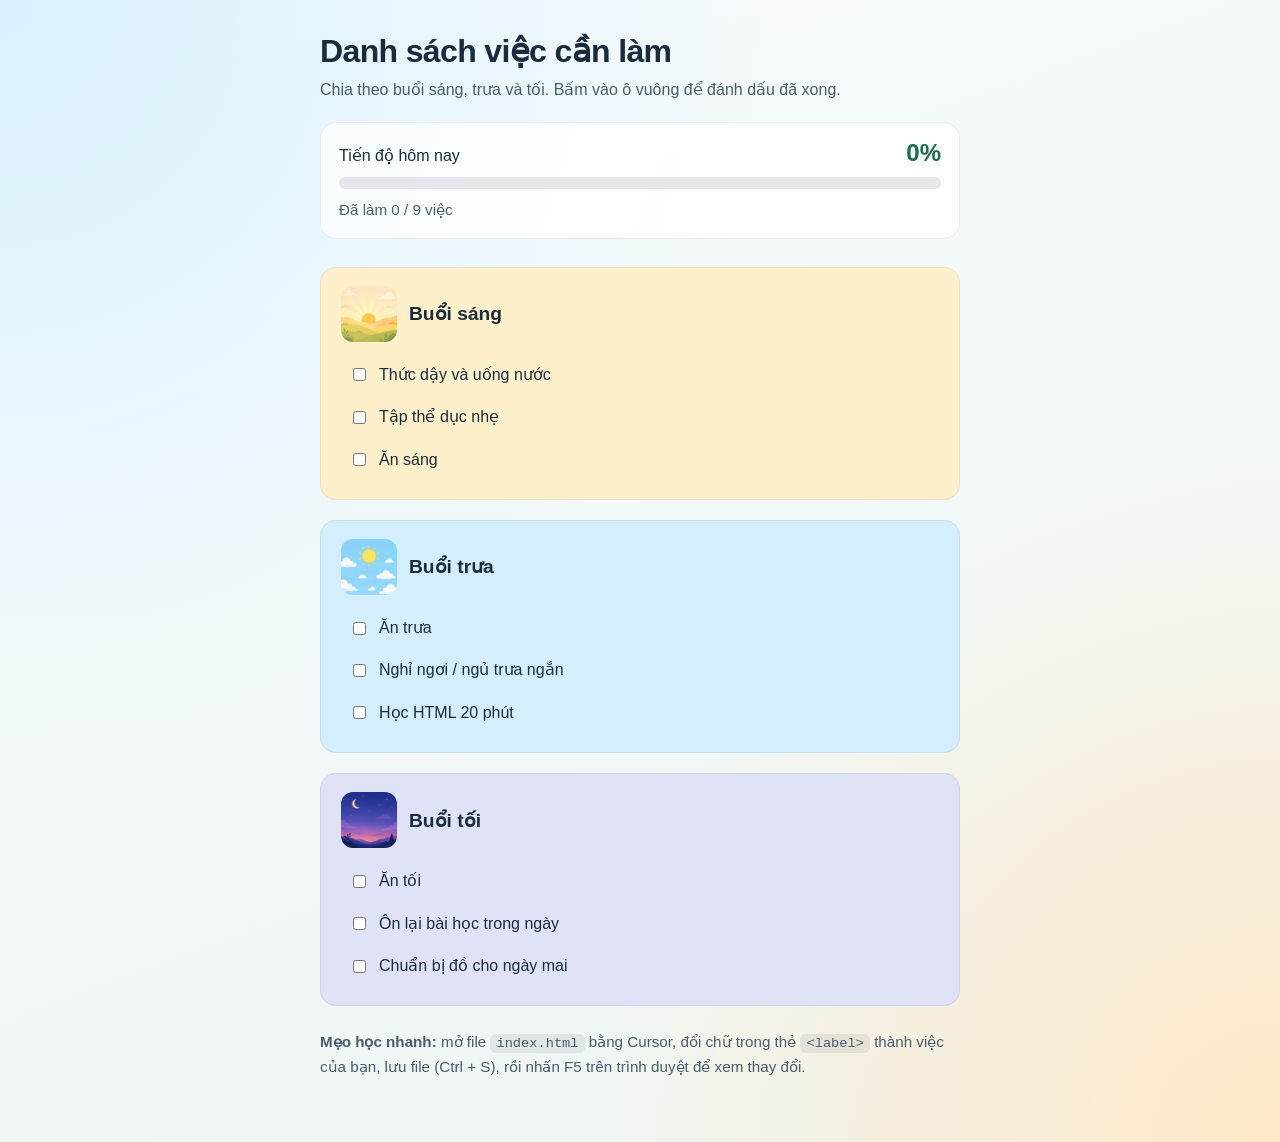
==== index.html @ 247f6f64 "first commit" ====
<!DOCTYPE html>
<html lang="vi">
<head>
  <!-- Phần head: thông tin trang (không hiện trên màn hình) -->
  <meta charset="UTF-8" />
  <meta name="viewport" content="width=device-width, initial-scale=1.0" />
  <title>Danh sách việc cần làm</title>
  <style>
    /* CSS = trang trí giao diện. Bạn sẽ học kỹ hơn sau. */
    * {
      box-sizing: border-box;
    }

    body {
      margin: 0;
      min-height: 100vh;
      font-family: "Segoe UI", Tahoma, sans-serif;
      color: #1a2b3c;
      background:
        radial-gradient(circle at top left, #d9f2ff 0%, transparent 45%),
        radial-gradient(circle at bottom right, #ffe8c8 0%, transparent 40%),
        linear-gradient(160deg, #f7fbff, #eef5f0);
      padding: 32px 16px 48px;
    }

    main {
      max-width: 640px;
      margin: 0 auto;
    }

    h1 {
      margin: 0 0 8px;
      font-size: 2rem;
      letter-spacing: -0.02em;
    }

    .subtitle {
      margin: 0 0 20px;
      color: #4a5d6e;
      line-height: 1.5;
    }

    /* Khối hiển thị phần trăm hoàn thành */
    .progress-box {
      margin: 0 0 28px;
      padding: 16px 18px;
      background: rgba(255, 255, 255, 0.78);
      border: 1px solid rgba(26, 43, 60, 0.08);
      border-radius: 16px;
    }

    .progress-text {
      display: flex;
      justify-content: space-between;
      align-items: baseline;
      margin-bottom: 10px;
      gap: 12px;
    }

    .progress-text strong {
      font-size: 1.5rem;
      color: #1a6b4a;
    }

    .progress-bar {
      height: 12px;
      background: rgba(26, 43, 60, 0.1);
      border-radius: 999px;
      overflow: hidden;
    }

    .progress-fill {
      height: 100%;
      width: 0%;
      background: linear-gradient(90deg, #3cb371, #1a6b4a);
      border-radius: 999px;
      transition: width 0.25s ease;
    }

    section {
      margin-bottom: 20px;
      padding: 18px 20px;
      border: 1px solid rgba(26, 43, 60, 0.08);
      border-radius: 16px;
    }

    /* Mỗi buổi một màu nền riêng */
    .buoi-sang {
      background: #fff0cc;
    }

    .buoi-trua {
      background: #d4eefe;
    }

    .buoi-toi {
      background: #dfe3f5;
    }

    h2 {
      margin: 0;
      font-size: 1.2rem;
    }

    /* Tiêu đề + hình minh họa cạnh nhau */
    .tieu-de-buoi {
      display: flex;
      align-items: center;
      gap: 12px;
      margin-bottom: 12px;
    }

    .tieu-de-buoi img {
      width: 56px;
      height: 56px;
      object-fit: cover;
      border-radius: 12px;
      flex-shrink: 0;
    }

    ul {
      list-style: none;
      margin: 0;
      padding: 0;
    }

    li {
      display: flex;
      align-items: center;
      gap: 10px;
      padding: 10px 12px;
      margin: 0 -4px;
      border-radius: 10px;
      transition: background 0.2s ease;
    }

    label {
      cursor: pointer;
      line-height: 1.4;
    }

    /* Khi tick: cả dòng tô xám */
    li:has(input[type="checkbox"]:checked) {
      background: #d5d9de;
    }

    input[type="checkbox"]:checked + label {
      color: #6a7580;
    }

    .tip {
      margin-top: 24px;
      font-size: 0.95rem;
      color: #4a5d6e;
      line-height: 1.6;
    }

    code {
      background: rgba(26, 43, 60, 0.08);
      padding: 2px 6px;
      border-radius: 6px;
      font-size: 0.9em;
    }
  </style>
</head>
<body>
  <!-- Phần body: nội dung bạn nhìn thấy trên trình duyệt -->
  <main>
    <h1>Danh sách việc cần làm</h1>
    <p class="subtitle">Chia theo buổi sáng, trưa và tối. Bấm vào ô vuông để đánh dấu đã xong.</p>

    <!-- Ô phần trăm: JavaScript bên dưới sẽ cập nhật số này -->
    <div class="progress-box">
      <div class="progress-text">
        <span>Tiến độ hôm nay</span>
        <strong id="phan-tram">0%</strong>
      </div>
      <div class="progress-bar" aria-hidden="true">
        <div class="progress-fill" id="thanh-tien-do"></div>
      </div>
      <p class="subtitle" style="margin: 10px 0 0; font-size: 0.95rem;" id="chi-tiet">
        Đã làm 0 / 9 việc
      </p>
    </div>

    <!-- section = một khối nội dung. Mỗi buổi là một section -->
    <section class="buoi-sang">
      <div class="tieu-de-buoi">
        <!-- img = gắn hình. src = đường dẫn file ảnh -->
        <img src="assets/sang.png" alt="Minh họa buổi sáng" />
        <h2>Buổi sáng</h2>
      </div>
      <!-- ul = danh sách không đánh số. li = từng việc -->
      <ul>
        <li>
          <input type="checkbox" id="sang-1" />
          <label for="sang-1">Thức dậy và uống nước</label>
        </li>
        <li>
          <input type="checkbox" id="sang-2" />
          <label for="sang-2">Tập thể dục nhẹ</label>
        </li>
        <li>
          <input type="checkbox" id="sang-3" />
          <label for="sang-3">Ăn sáng</label>
        </li>
      </ul>
    </section>

    <section class="buoi-trua">
      <div class="tieu-de-buoi">
        <img src="assets/trua.png" alt="Minh họa buổi trưa" />
        <h2>Buổi trưa</h2>
      </div>
      <ul>
        <li>
          <input type="checkbox" id="trua-1" />
          <label for="trua-1">Ăn trưa</label>
        </li>
        <li>
          <input type="checkbox" id="trua-2" />
          <label for="trua-2">Nghỉ ngơi / ngủ trưa ngắn</label>
        </li>
        <li>
          <input type="checkbox" id="trua-3" />
          <label for="trua-3">Học HTML 20 phút</label>
        </li>
      </ul>
    </section>

    <section class="buoi-toi">
      <div class="tieu-de-buoi">
        <img src="assets/toi.png" alt="Minh họa buổi tối" />
        <h2>Buổi tối</h2>
      </div>
      <ul>
        <li>
          <input type="checkbox" id="toi-1" />
          <label for="toi-1">Ăn tối</label>
        </li>
        <li>
          <input type="checkbox" id="toi-2" />
          <label for="toi-2">Ôn lại bài học trong ngày</label>
        </li>
        <li>
          <input type="checkbox" id="toi-3" />
          <label for="toi-3">Chuẩn bị đồ cho ngày mai</label>
        </li>
      </ul>
    </section>

    <p class="tip">
      <strong>Mẹo học nhanh:</strong> mở file <code>index.html</code> bằng Cursor,
      đổi chữ trong thẻ <code>&lt;label&gt;</code> thành việc của bạn,
      lưu file (Ctrl + S), rồi nhấn F5 trên trình duyệt để xem thay đổi.
    </p>
  </main>

  <!--
    JavaScript = làm trang "sống": tính phần trăm khi bạn tick việc.
    Công thức: (số việc đã tick / tổng số việc) × 100
  -->
  <script>
    function capNhatPhanTram() {
      // Lấy tất cả ô checkbox trong trang
      const tatCaViec = document.querySelectorAll('input[type="checkbox"]');
      const tongSo = tatCaViec.length;

      // Đếm việc đã tick (checked = true)
      let daLam = 0;
      tatCaViec.forEach(function (o) {
        if (o.checked) {
          daLam = daLam + 1;
        }
      });

      // Tính phần trăm (làm tròn số nguyên)
      const phanTram = tongSo === 0 ? 0 : Math.round((daLam / tongSo) * 100);

      // Hiển thị lên màn hình
      document.getElementById("phan-tram").textContent = phanTram + "%";
      document.getElementById("thanh-tien-do").style.width = phanTram + "%";
      document.getElementById("chi-tiet").textContent =
        "Đã làm " + daLam + " / " + tongSo + " việc";
    }

    // Mỗi khi tick / bỏ tick một việc → cập nhật lại phần trăm
    document.querySelectorAll('input[type="checkbox"]').forEach(function (o) {
      o.addEventListener("change", capNhatPhanTram);
    });

    // Chạy 1 lần khi mở trang
    capNhatPhanTram();
  </script>
</body>
</html>
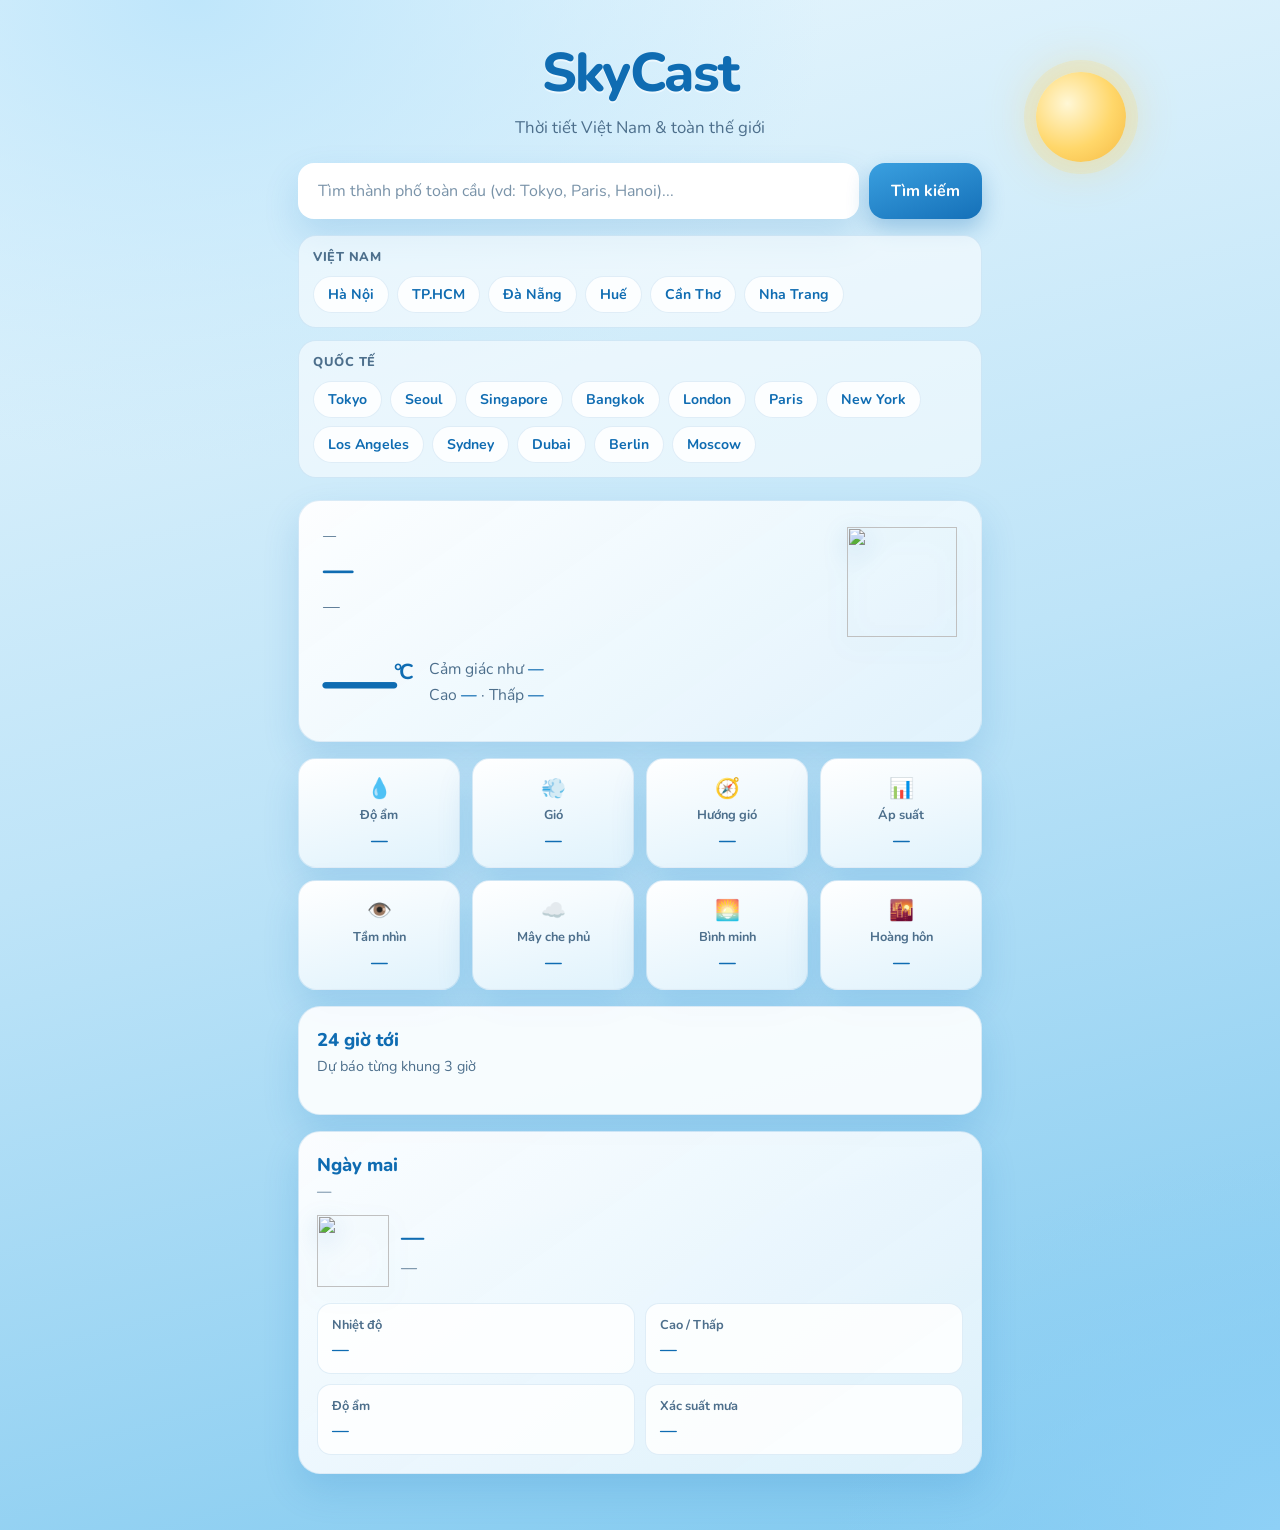
==== commit 296b588a: "Add SkyCast weather app with OpenWeatherMap and dynamic themes." ====
--- a/index.html
+++ b/index.html
@@ -1,296 +1,190 @@
 <!DOCTYPE html>
 <html lang="vi">
 <head>
-  <!-- Phần head: thông tin trang (không hiện trên màn hình) -->
   <meta charset="UTF-8" />
   <meta name="viewport" content="width=device-width, initial-scale=1.0" />
-  <title>Danh sách việc cần làm</title>
-  <style>
-    /* CSS = trang trí giao diện. Bạn sẽ học kỹ hơn sau. */
-    * {
-      box-sizing: border-box;
-    }
+  <title>SkyCast — Thời tiết</title>
+  <link rel="preconnect" href="https://fonts.googleapis.com" />
+  <link rel="preconnect" href="https://fonts.gstatic.com" crossorigin />
+  <link href="https://fonts.googleapis.com/css2?family=Nunito:wght@400;600;700;800&display=swap" rel="stylesheet" />
+  <link rel="stylesheet" href="style.css" />
+</head>
+<body class="theme-clear">
+  <div class="sky" aria-hidden="true">
+    <span class="orb sun"></span>
+    <span class="orb moon"></span>
+    <span class="cloud cloud-1"></span>
+    <span class="cloud cloud-2"></span>
+    <span class="cloud cloud-3"></span>
+    <span class="cloud cloud-4"></span>
+    <div class="rain" id="rain"></div>
+    <div class="snow" id="snow"></div>
+  </div>
 
-    body {
-      margin: 0;
-      min-height: 100vh;
-      font-family: "Segoe UI", Tahoma, sans-serif;
-      color: #1a2b3c;
-      background:
-        radial-gradient(circle at top left, #d9f2ff 0%, transparent 45%),
-        radial-gradient(circle at bottom right, #ffe8c8 0%, transparent 40%),
-        linear-gradient(160deg, #f7fbff, #eef5f0);
-      padding: 32px 16px 48px;
-    }
+  <main class="app">
+    <header class="header">
+      <h1 class="brand">SkyCast</h1>
+      <p class="tagline">Thời tiết Việt Nam &amp; toàn thế giới</p>
+    </header>
 
-    main {
-      max-width: 640px;
-      margin: 0 auto;
-    }
+    <form class="search" id="search-form">
+      <input
+        type="text"
+        id="city-input"
+        placeholder="Tìm thành phố toàn cầu (vd: Tokyo, Paris, Hanoi)..."
+        autocomplete="off"
+        required
+      />
+      <button type="submit" id="search-btn">Tìm kiếm</button>
+    </form>
 
-    h1 {
-      margin: 0 0 8px;
-      font-size: 2rem;
-      letter-spacing: -0.02em;
-    }
-
-    .subtitle {
-      margin: 0 0 20px;
-      color: #4a5d6e;
-      line-height: 1.5;
-    }
-
-    /* Khối hiển thị phần trăm hoàn thành */
-    .progress-box {
-      margin: 0 0 28px;
-      padding: 16px 18px;
-      background: rgba(255, 255, 255, 0.78);
-      border: 1px solid rgba(26, 43, 60, 0.08);
-      border-radius: 16px;
-    }
-
-    .progress-text {
-      display: flex;
-      justify-content: space-between;
-      align-items: baseline;
-      margin-bottom: 10px;
-      gap: 12px;
-    }
-
-    .progress-text strong {
-      font-size: 1.5rem;
-      color: #1a6b4a;
-    }
-
-    .progress-bar {
-      height: 12px;
-      background: rgba(26, 43, 60, 0.1);
-      border-radius: 999px;
-      overflow: hidden;
-    }
-
-    .progress-fill {
-      height: 100%;
-      width: 0%;
-      background: linear-gradient(90deg, #3cb371, #1a6b4a);
-      border-radius: 999px;
-      transition: width 0.25s ease;
-    }
-
-    section {
-      margin-bottom: 20px;
-      padding: 18px 20px;
-      border: 1px solid rgba(26, 43, 60, 0.08);
-      border-radius: 16px;
-    }
-
-    /* Mỗi buổi một màu nền riêng */
-    .buoi-sang {
-      background: #fff0cc;
-    }
-
-    .buoi-trua {
-      background: #d4eefe;
-    }
-
-    .buoi-toi {
-      background: #dfe3f5;
-    }
-
-    h2 {
-      margin: 0;
-      font-size: 1.2rem;
-    }
-
-    /* Tiêu đề + hình minh họa cạnh nhau */
-    .tieu-de-buoi {
-      display: flex;
-      align-items: center;
-      gap: 12px;
-      margin-bottom: 12px;
-    }
-
-    .tieu-de-buoi img {
-      width: 56px;
-      height: 56px;
-      object-fit: cover;
-      border-radius: 12px;
-      flex-shrink: 0;
-    }
-
-    ul {
-      list-style: none;
-      margin: 0;
-      padding: 0;
-    }
-
-    li {
-      display: flex;
-      align-items: center;
-      gap: 10px;
-      padding: 10px 12px;
-      margin: 0 -4px;
-      border-radius: 10px;
-      transition: background 0.2s ease;
-    }
-
-    label {
-      cursor: pointer;
-      line-height: 1.4;
-    }
-
-    /* Khi tick: cả dòng tô xám */
-    li:has(input[type="checkbox"]:checked) {
-      background: #d5d9de;
-    }
-
-    input[type="checkbox"]:checked + label {
-      color: #6a7580;
-    }
-
-    .tip {
-      margin-top: 24px;
-      font-size: 0.95rem;
-      color: #4a5d6e;
-      line-height: 1.6;
-    }
-
-    code {
-      background: rgba(26, 43, 60, 0.08);
-      padding: 2px 6px;
-      border-radius: 6px;
-      font-size: 0.9em;
-    }
-  </style>
-</head>
-<body>
-  <!-- Phần body: nội dung bạn nhìn thấy trên trình duyệt -->
-  <main>
-    <h1>Danh sách việc cần làm</h1>
-    <p class="subtitle">Chia theo buổi sáng, trưa và tối. Bấm vào ô vuông để đánh dấu đã xong.</p>
-
-    <!-- Ô phần trăm: JavaScript bên dưới sẽ cập nhật số này -->
-    <div class="progress-box">
-      <div class="progress-text">
-        <span>Tiến độ hôm nay</span>
-        <strong id="phan-tram">0%</strong>
+    <div class="city-groups">
+      <div class="city-group">
+        <p class="city-group-label">Việt Nam</p>
+        <div class="quick-cities" id="quick-cities-vn">
+          <button type="button" data-city="Hanoi">Hà Nội</button>
+          <button type="button" data-city="Ho Chi Minh">TP.HCM</button>
+          <button type="button" data-city="Da Nang">Đà Nẵng</button>
+          <button type="button" data-city="Hue">Huế</button>
+          <button type="button" data-city="Can Tho">Cần Thơ</button>
+          <button type="button" data-city="Nha Trang">Nha Trang</button>
+        </div>
       </div>
-      <div class="progress-bar" aria-hidden="true">
-        <div class="progress-fill" id="thanh-tien-do"></div>
+      <div class="city-group">
+        <p class="city-group-label">Quốc tế</p>
+        <div class="quick-cities" id="quick-cities-world">
+          <button type="button" data-city="Tokyo">Tokyo</button>
+          <button type="button" data-city="Seoul">Seoul</button>
+          <button type="button" data-city="Singapore">Singapore</button>
+          <button type="button" data-city="Bangkok">Bangkok</button>
+          <button type="button" data-city="London">London</button>
+          <button type="button" data-city="Paris">Paris</button>
+          <button type="button" data-city="New York">New York</button>
+          <button type="button" data-city="Los Angeles">Los Angeles</button>
+          <button type="button" data-city="Sydney">Sydney</button>
+          <button type="button" data-city="Dubai">Dubai</button>
+          <button type="button" data-city="Berlin">Berlin</button>
+          <button type="button" data-city="Moscow">Moscow</button>
+        </div>
       </div>
-      <p class="subtitle" style="margin: 10px 0 0; font-size: 0.95rem;" id="chi-tiet">
-        Đã làm 0 / 9 việc
-      </p>
     </div>
 
-    <!-- section = một khối nội dung. Mỗi buổi là một section -->
-    <section class="buoi-sang">
-      <div class="tieu-de-buoi">
-        <!-- img = gắn hình. src = đường dẫn file ảnh -->
-        <img src="assets/sang.png" alt="Minh họa buổi sáng" />
-        <h2>Buổi sáng</h2>
-      </div>
-      <!-- ul = danh sách không đánh số. li = từng việc -->
-      <ul>
-        <li>
-          <input type="checkbox" id="sang-1" />
-          <label for="sang-1">Thức dậy và uống nước</label>
-        </li>
-        <li>
-          <input type="checkbox" id="sang-2" />
-          <label for="sang-2">Tập thể dục nhẹ</label>
-        </li>
-        <li>
-          <input type="checkbox" id="sang-3" />
-          <label for="sang-3">Ăn sáng</label>
-        </li>
-      </ul>
-    </section>
+    <div class="status" id="status" hidden></div>
 
-    <section class="buoi-trua">
-      <div class="tieu-de-buoi">
-        <img src="assets/trua.png" alt="Minh họa buổi trưa" />
-        <h2>Buổi trưa</h2>
-      </div>
-      <ul>
-        <li>
-          <input type="checkbox" id="trua-1" />
-          <label for="trua-1">Ăn trưa</label>
-        </li>
-        <li>
-          <input type="checkbox" id="trua-2" />
-          <label for="trua-2">Nghỉ ngơi / ngủ trưa ngắn</label>
-        </li>
-        <li>
-          <input type="checkbox" id="trua-3" />
-          <label for="trua-3">Học HTML 20 phút</label>
-        </li>
-      </ul>
-    </section>
+    <div id="weather-panel" class="weather-panel" hidden>
+      <!-- Hero thời tiết hiện tại -->
+      <section class="hero-card" id="weather-card">
+        <div class="hero-top">
+          <div>
+            <p class="updated" id="updated-at">—</p>
+            <h2 id="city-name">—</h2>
+            <p class="weather-desc" id="weather-desc">—</p>
+          </div>
+          <img id="weather-icon" src="" alt="" width="110" height="110" />
+        </div>
 
-    <section class="buoi-toi">
-      <div class="tieu-de-buoi">
-        <img src="assets/toi.png" alt="Minh họa buổi tối" />
-        <h2>Buổi tối</h2>
-      </div>
-      <ul>
-        <li>
-          <input type="checkbox" id="toi-1" />
-          <label for="toi-1">Ăn tối</label>
-        </li>
-        <li>
-          <input type="checkbox" id="toi-2" />
-          <label for="toi-2">Ôn lại bài học trong ngày</label>
-        </li>
-        <li>
-          <input type="checkbox" id="toi-3" />
-          <label for="toi-3">Chuẩn bị đồ cho ngày mai</label>
-        </li>
-      </ul>
-    </section>
+        <div class="temp-block">
+          <p class="temp"><span id="temperature">—</span><sup>°C</sup></p>
+          <div class="temp-meta">
+            <p>Cảm giác như <strong id="feels-like">—</strong></p>
+            <p>
+              Cao <strong id="temp-max">—</strong>
+              · Thấp <strong id="temp-min">—</strong>
+            </p>
+          </div>
+        </div>
+      </section>
 
-    <p class="tip">
-      <strong>Mẹo học nhanh:</strong> mở file <code>index.html</code> bằng Cursor,
-      đổi chữ trong thẻ <code>&lt;label&gt;</code> thành việc của bạn,
-      lưu file (Ctrl + S), rồi nhấn F5 trên trình duyệt để xem thay đổi.
-    </p>
+      <!-- Lưới thông tin chi tiết -->
+      <section class="stats-grid" aria-label="Chi tiết thời tiết">
+        <article class="stat">
+          <span class="stat-icon">💧</span>
+          <span class="stat-label">Độ ẩm</span>
+          <span class="stat-value" id="humidity">—</span>
+        </article>
+        <article class="stat">
+          <span class="stat-icon">💨</span>
+          <span class="stat-label">Gió</span>
+          <span class="stat-value" id="wind">—</span>
+        </article>
+        <article class="stat">
+          <span class="stat-icon">🧭</span>
+          <span class="stat-label">Hướng gió</span>
+          <span class="stat-value" id="wind-dir">—</span>
+        </article>
+        <article class="stat">
+          <span class="stat-icon">📊</span>
+          <span class="stat-label">Áp suất</span>
+          <span class="stat-value" id="pressure">—</span>
+        </article>
+        <article class="stat">
+          <span class="stat-icon">👁️</span>
+          <span class="stat-label">Tầm nhìn</span>
+          <span class="stat-value" id="visibility">—</span>
+        </article>
+        <article class="stat">
+          <span class="stat-icon">☁️</span>
+          <span class="stat-label">Mây che phủ</span>
+          <span class="stat-value" id="clouds">—</span>
+        </article>
+        <article class="stat">
+          <span class="stat-icon">🌅</span>
+          <span class="stat-label">Bình minh</span>
+          <span class="stat-value" id="sunrise">—</span>
+        </article>
+        <article class="stat">
+          <span class="stat-icon">🌇</span>
+          <span class="stat-label">Hoàng hôn</span>
+          <span class="stat-value" id="sunset">—</span>
+        </article>
+      </section>
+
+      <!-- Dự báo theo giờ -->
+      <section class="section-card">
+        <div class="section-head">
+          <h3>24 giờ tới</h3>
+          <p>Dự báo từng khung 3 giờ</p>
+        </div>
+        <div class="hourly" id="hourly"></div>
+      </section>
+
+      <!-- Dự báo ngày mai -->
+      <section class="section-card tomorrow-card">
+        <div class="section-head">
+          <h3>Ngày mai</h3>
+          <p id="tomorrow-date">—</p>
+        </div>
+        <div class="tomorrow-body">
+          <div class="tomorrow-main">
+            <img id="tomorrow-icon" src="" alt="" width="72" height="72" />
+            <div>
+              <p class="tomorrow-label" id="tomorrow">—</p>
+              <p class="tomorrow-desc" id="tomorrow-desc">—</p>
+            </div>
+          </div>
+          <div class="tomorrow-stats">
+            <div>
+              <span>Nhiệt độ</span>
+              <strong id="tomorrow-temp">—</strong>
+            </div>
+            <div>
+              <span>Cao / Thấp</span>
+              <strong id="tomorrow-range">—</strong>
+            </div>
+            <div>
+              <span>Độ ẩm</span>
+              <strong id="tomorrow-humidity">—</strong>
+            </div>
+            <div>
+              <span>Xác suất mưa</span>
+              <strong id="tomorrow-pop">—</strong>
+            </div>
+          </div>
+        </div>
+      </section>
+    </div>
   </main>
 
-  <!--
-    JavaScript = làm trang "sống": tính phần trăm khi bạn tick việc.
-    Công thức: (số việc đã tick / tổng số việc) × 100
-  -->
-  <script>
-    function capNhatPhanTram() {
-      // Lấy tất cả ô checkbox trong trang
-      const tatCaViec = document.querySelectorAll('input[type="checkbox"]');
-      const tongSo = tatCaViec.length;
-
-      // Đếm việc đã tick (checked = true)
-      let daLam = 0;
-      tatCaViec.forEach(function (o) {
-        if (o.checked) {
-          daLam = daLam + 1;
-        }
-      });
-
-      // Tính phần trăm (làm tròn số nguyên)
-      const phanTram = tongSo === 0 ? 0 : Math.round((daLam / tongSo) * 100);
-
-      // Hiển thị lên màn hình
-      document.getElementById("phan-tram").textContent = phanTram + "%";
-      document.getElementById("thanh-tien-do").style.width = phanTram + "%";
-      document.getElementById("chi-tiet").textContent =
-        "Đã làm " + daLam + " / " + tongSo + " việc";
-    }
-
-    // Mỗi khi tick / bỏ tick một việc → cập nhật lại phần trăm
-    document.querySelectorAll('input[type="checkbox"]').forEach(function (o) {
-      o.addEventListener("change", capNhatPhanTram);
-    });
-
-    // Chạy 1 lần khi mở trang
-    capNhatPhanTram();
-  </script>
+  <script src="script.js"></script>
 </body>
 </html>
--- a/style.css
+++ b/style.css
@@ -0,0 +1,986 @@
+:root {
+  --sky-deep: #1570b8;
+  --sky: #3b9ddd;
+  --sky-soft: #7ec2ef;
+  --sky-pale: #e3f3fc;
+  --sky-mist: #f2f9fd;
+  --white: #ffffff;
+  --surface: #ffffff;
+  --btn-text: #ffffff;
+  --ink: #143552;
+  --ink-soft: #4d6f8c;
+  --line: rgba(21, 112, 184, 0.12);
+  --shadow: 0 16px 36px rgba(21, 112, 184, 0.16);
+  --card-bg: rgba(255, 255, 255, 0.9);
+  --hero-bg: linear-gradient(145deg, rgba(255, 255, 255, 0.95) 0%, rgba(227, 243, 252, 0.92) 100%);
+  --chip-bg: rgba(255, 255, 255, 0.85);
+  --group-bg: rgba(255, 255, 255, 0.55);
+  --bg-glow-1: #c9e8fa;
+  --bg-glow-2: #9fd4f5;
+  --bg-base: linear-gradient(165deg, #eef8fd 0%, #cce6f7 48%, #a9d5f1 100%);
+  --cloud-color: rgba(255, 255, 255, 0.58);
+  --radius: 22px;
+  --orb-opacity: 1;
+  --rain-opacity: 0;
+  --snow-opacity: 0;
+  --moon-opacity: 0;
+  --sun-opacity: 1;
+}
+
+/* --- Chủ đề theo thời tiết --- */
+body.theme-clear {
+  --sky-deep: #0f6cb2;
+  --sky: #3aa0e0;
+  --sky-soft: #7ec8f5;
+  --sky-pale: #dff2fc;
+  --ink: #143552;
+  --ink-soft: #4d6f8c;
+  --bg-glow-1: #bfe6fb;
+  --bg-glow-2: #8ed0f6;
+  --bg-base: linear-gradient(165deg, #eaf7fd 0%, #bee4f8 48%, #7ec8ef 100%);
+  --sun-opacity: 1;
+  --moon-opacity: 0;
+  --rain-opacity: 0;
+  --snow-opacity: 0;
+  --cloud-color: rgba(255, 255, 255, 0.45);
+}
+
+body.theme-clouds {
+  --sky-deep: #3d627f;
+  --sky: #6b8fa8;
+  --sky-soft: #9bb4c6;
+  --sky-pale: #e8eef2;
+  --ink: #243847;
+  --ink-soft: #5a7386;
+  --bg-glow-1: #d5dee5;
+  --bg-glow-2: #b7c8d4;
+  --bg-base: linear-gradient(165deg, #eef2f5 0%, #d0dbe4 48%, #a8bbc9 100%);
+  --hero-bg: linear-gradient(145deg, rgba(255, 255, 255, 0.92), rgba(232, 238, 242, 0.9));
+  --sun-opacity: 0.25;
+  --moon-opacity: 0;
+  --rain-opacity: 0;
+  --snow-opacity: 0;
+  --cloud-color: rgba(255, 255, 255, 0.72);
+}
+
+body.theme-rain {
+  --sky-deep: #1a4f78;
+  --sky: #3a7aa8;
+  --sky-soft: #6a9cbc;
+  --sky-pale: #d7e6f0;
+  --ink: #163247;
+  --ink-soft: #4a6780;
+  --bg-glow-1: #9eb8c9;
+  --bg-glow-2: #6f93ad;
+  --bg-base: linear-gradient(165deg, #d8e6ef 0%, #9eb9cd 48%, #5f849e 100%);
+  --hero-bg: linear-gradient(145deg, rgba(240, 247, 252, 0.92), rgba(205, 224, 236, 0.9));
+  --shadow: 0 16px 36px rgba(26, 79, 120, 0.22);
+  --sun-opacity: 0;
+  --moon-opacity: 0;
+  --rain-opacity: 1;
+  --snow-opacity: 0;
+  --cloud-color: rgba(210, 220, 230, 0.7);
+}
+
+body.theme-thunder {
+  --sky-deep: #8eb8e0;
+  --sky: #5a8fc0;
+  --sky-soft: #6d89a8;
+  --sky-pale: #243a56;
+  --surface: #1a2d45;
+  --ink: #e8f0f7;
+  --ink-soft: #b7c7d6;
+  --card-bg: rgba(24, 42, 64, 0.78);
+  --hero-bg: linear-gradient(145deg, rgba(30, 52, 78, 0.9), rgba(20, 36, 56, 0.88));
+  --chip-bg: rgba(30, 48, 70, 0.9);
+  --group-bg: rgba(20, 36, 56, 0.55);
+  --bg-glow-1: #2a4668;
+  --bg-glow-2: #1a304c;
+  --bg-base: linear-gradient(165deg, #243a56 0%, #162538 48%, #0e1826 100%);
+  --line: rgba(180, 210, 235, 0.14);
+  --shadow: 0 16px 36px rgba(0, 0, 0, 0.35);
+  --sun-opacity: 0;
+  --moon-opacity: 0;
+  --rain-opacity: 1;
+  --snow-opacity: 0;
+  --cloud-color: rgba(120, 140, 160, 0.55);
+}
+
+body.theme-snow {
+  --sky-deep: #3a6d99;
+  --sky: #6ea0c8;
+  --sky-soft: #a8c8e0;
+  --sky-pale: #f4f9fc;
+  --ink: #2a455c;
+  --ink-soft: #5d7c94;
+  --bg-glow-1: #eef6fb;
+  --bg-glow-2: #d4e7f4;
+  --bg-base: linear-gradient(165deg, #f8fcff 0%, #e3f0f8 48%, #c5daf0 100%);
+  --hero-bg: linear-gradient(145deg, rgba(255, 255, 255, 0.95), rgba(235, 245, 252, 0.92));
+  --sun-opacity: 0.35;
+  --moon-opacity: 0;
+  --rain-opacity: 0;
+  --snow-opacity: 1;
+  --cloud-color: rgba(255, 255, 255, 0.8);
+}
+
+body.theme-mist {
+  --sky-deep: #5a7388;
+  --sky: #7f96a8;
+  --sky-soft: #a8b8c4;
+  --sky-pale: #eceff2;
+  --ink: #334553;
+  --ink-soft: #667989;
+  --bg-glow-1: #dfe4e8;
+  --bg-glow-2: #c5ced5;
+  --bg-base: linear-gradient(165deg, #f0f2f4 0%, #d5dde3 48%, #b4c0c9 100%);
+  --sun-opacity: 0.15;
+  --moon-opacity: 0;
+  --rain-opacity: 0;
+  --snow-opacity: 0;
+  --cloud-color: rgba(230, 235, 240, 0.75);
+}
+
+body.theme-night {
+  --sky-deep: #8ec8f5;
+  --sky: #5aa5de;
+  --sky-soft: #3d7eb0;
+  --sky-pale: #1e3a55;
+  --surface: #142536;
+  --ink: #e6f2fb;
+  --ink-soft: #a8c4da;
+  --card-bg: rgba(18, 34, 52, 0.82);
+  --hero-bg: linear-gradient(145deg, rgba(24, 44, 68, 0.92), rgba(14, 28, 44, 0.9));
+  --chip-bg: rgba(24, 42, 64, 0.9);
+  --group-bg: rgba(14, 28, 44, 0.55);
+  --bg-glow-1: #1e3f62;
+  --bg-glow-2: #0f2238;
+  --bg-base: linear-gradient(165deg, #18324e 0%, #0f1f33 48%, #091420 100%);
+  --line: rgba(160, 200, 235, 0.14);
+  --shadow: 0 16px 36px rgba(0, 0, 0, 0.4);
+  --sun-opacity: 0;
+  --moon-opacity: 1;
+  --rain-opacity: 0;
+  --snow-opacity: 0;
+  --cloud-color: rgba(150, 170, 190, 0.35);
+}
+
+body.theme-night-rain {
+  --sky-deep: #8ec8f5;
+  --sky: #5aa5de;
+  --surface: #122032;
+  --ink: #e6f2fb;
+  --ink-soft: #a8c4da;
+  --card-bg: rgba(16, 30, 46, 0.85);
+  --hero-bg: linear-gradient(145deg, rgba(20, 38, 58, 0.92), rgba(10, 22, 36, 0.9));
+  --chip-bg: rgba(20, 36, 54, 0.9);
+  --group-bg: rgba(10, 22, 36, 0.55);
+  --rain-opacity: 1;
+  --moon-opacity: 0.55;
+  --sun-opacity: 0;
+  --bg-glow-1: #1a3550;
+  --bg-glow-2: #0c1a2a;
+  --bg-base: linear-gradient(165deg, #152a40 0%, #0c1826 50%, #070f18 100%);
+  --line: rgba(160, 200, 235, 0.14);
+  --shadow: 0 16px 36px rgba(0, 0, 0, 0.4);
+  --cloud-color: rgba(130, 150, 170, 0.4);
+}
+
+* {
+  box-sizing: border-box;
+}
+
+body {
+  margin: 0;
+  min-height: 100vh;
+  font-family: "Nunito", sans-serif;
+  color: var(--ink);
+  background:
+    radial-gradient(ellipse 90% 55% at 15% 0%, var(--bg-glow-1) 0%, transparent 55%),
+    radial-gradient(ellipse 70% 50% at 100% 100%, var(--bg-glow-2) 0%, transparent 50%),
+    var(--bg-base);
+  overflow-x: hidden;
+  transition: color 0.6s ease, background 0.8s ease;
+}
+
+.sky {
+  position: fixed;
+  inset: 0;
+  pointer-events: none;
+  overflow: hidden;
+  z-index: 0;
+}
+
+.orb {
+  position: absolute;
+  top: 8%;
+  right: 12%;
+  width: 90px;
+  height: 90px;
+  border-radius: 50%;
+  transition: opacity 0.7s ease, transform 0.7s ease;
+}
+
+.sun {
+  background: radial-gradient(circle at 35% 35%, #fff7d6, #ffd76a 55%, #f5b942 100%);
+  box-shadow: 0 0 0 12px rgba(255, 215, 106, 0.2), 0 0 50px rgba(255, 200, 80, 0.45);
+  animation: sunPulse 5s ease-in-out infinite;
+  opacity: var(--sun-opacity);
+}
+
+.moon {
+  background: radial-gradient(circle at 35% 35%, #f5f7fa, #d8e0ea 60%, #b8c4d4 100%);
+  box-shadow: 0 0 0 10px rgba(200, 220, 240, 0.12), 0 0 40px rgba(180, 210, 240, 0.25);
+  opacity: var(--moon-opacity);
+  animation: moonGlow 6s ease-in-out infinite;
+}
+
+.moon::after {
+  content: "";
+  position: absolute;
+  top: 10px;
+  right: 14px;
+  width: 70px;
+  height: 70px;
+  border-radius: 50%;
+  background: radial-gradient(circle at 40% 40%, transparent 55%, rgba(15, 30, 48, 0.25) 100%);
+}
+
+.cloud {
+  position: absolute;
+  background: var(--cloud-color);
+  border-radius: 50px;
+  filter: blur(1px);
+  animation: drift linear infinite;
+  transition: background 0.7s ease, opacity 0.7s ease;
+}
+
+.cloud::before,
+.cloud::after {
+  content: "";
+  position: absolute;
+  background: inherit;
+  border-radius: 50%;
+}
+
+.cloud-1 {
+  width: 130px;
+  height: 42px;
+  top: 14%;
+  left: -150px;
+  animation-duration: 44s;
+}
+
+.cloud-1::before {
+  width: 52px;
+  height: 52px;
+  top: -28px;
+  left: 18px;
+}
+
+.cloud-1::after {
+  width: 72px;
+  height: 72px;
+  top: -38px;
+  left: 48px;
+}
+
+.cloud-2 {
+  width: 170px;
+  height: 50px;
+  top: 32%;
+  left: -190px;
+  animation-duration: 58s;
+  animation-delay: -14s;
+  opacity: 0.72;
+}
+
+.cloud-2::before {
+  width: 62px;
+  height: 62px;
+  top: -34px;
+  left: 26px;
+}
+
+.cloud-2::after {
+  width: 84px;
+  height: 84px;
+  top: -44px;
+  left: 62px;
+}
+
+.cloud-3 {
+  width: 110px;
+  height: 36px;
+  top: 68%;
+  left: -130px;
+  animation-duration: 50s;
+  animation-delay: -30s;
+  opacity: 0.5;
+}
+
+.cloud-3::before {
+  width: 46px;
+  height: 46px;
+  top: -24px;
+  left: 14px;
+}
+
+.cloud-3::after {
+  width: 60px;
+  height: 60px;
+  top: -32px;
+  left: 40px;
+}
+
+.cloud-4 {
+  width: 140px;
+  height: 44px;
+  top: 48%;
+  left: -160px;
+  animation-duration: 66s;
+  animation-delay: -40s;
+  opacity: 0.4;
+}
+
+.cloud-4::before {
+  width: 55px;
+  height: 55px;
+  top: -30px;
+  left: 20px;
+}
+
+.cloud-4::after {
+  width: 75px;
+  height: 75px;
+  top: -40px;
+  left: 52px;
+}
+
+/* Mưa */
+.rain {
+  position: absolute;
+  inset: 0;
+  opacity: var(--rain-opacity);
+  transition: opacity 0.6s ease;
+  background-image: linear-gradient(
+    180deg,
+    transparent 0%,
+    transparent 40%,
+    rgba(200, 230, 255, 0.55) 50%,
+    transparent 60%,
+    transparent 100%
+  );
+  background-size: 8px 28px;
+  animation: rainfall 0.45s linear infinite;
+}
+
+.rain::before,
+.rain::after {
+  content: "";
+  position: absolute;
+  inset: 0;
+  background-image: linear-gradient(
+    180deg,
+    transparent 0%,
+    transparent 35%,
+    rgba(180, 215, 245, 0.4) 48%,
+    transparent 58%,
+    transparent 100%
+  );
+  background-size: 10px 34px;
+  animation: rainfall 0.55s linear infinite;
+}
+
+.rain::after {
+  left: 4px;
+  animation-duration: 0.4s;
+  opacity: 0.7;
+}
+
+/* Tuyết */
+.snow {
+  position: absolute;
+  inset: 0;
+  opacity: var(--snow-opacity);
+  transition: opacity 0.6s ease;
+  background-image:
+    radial-gradient(3px 3px at 10% 20%, rgba(255, 255, 255, 0.95), transparent),
+    radial-gradient(2px 2px at 30% 50%, rgba(255, 255, 255, 0.85), transparent),
+    radial-gradient(4px 4px at 55% 15%, rgba(255, 255, 255, 0.9), transparent),
+    radial-gradient(2px 2px at 70% 65%, rgba(255, 255, 255, 0.8), transparent),
+    radial-gradient(3px 3px at 85% 35%, rgba(255, 255, 255, 0.9), transparent),
+    radial-gradient(2px 2px at 45% 80%, rgba(255, 255, 255, 0.75), transparent);
+  animation: snowfall 8s linear infinite;
+}
+
+@keyframes drift {
+  from {
+    transform: translateX(0);
+  }
+  to {
+    transform: translateX(calc(100vw + 240px));
+  }
+}
+
+@keyframes sunPulse {
+  0%,
+  100% {
+    transform: scale(1);
+  }
+  50% {
+    transform: scale(1.06);
+  }
+}
+
+@keyframes moonGlow {
+  0%,
+  100% {
+    transform: scale(1);
+    filter: brightness(1);
+  }
+  50% {
+    transform: scale(1.04);
+    filter: brightness(1.08);
+  }
+}
+
+@keyframes rainfall {
+  from {
+    background-position: 0 0;
+  }
+  to {
+    background-position: 0 28px;
+  }
+}
+
+@keyframes snowfall {
+  from {
+    transform: translateY(-20px);
+  }
+  to {
+    transform: translateY(40px);
+  }
+}
+
+.app {
+  position: relative;
+  z-index: 1;
+  max-width: 720px;
+  margin: 0 auto;
+  padding: 36px 18px 56px;
+}
+
+.header {
+  text-align: center;
+  margin-bottom: 24px;
+  animation: fadeDown 0.7s ease both;
+}
+
+.brand {
+  margin: 0;
+  font-size: clamp(2.5rem, 7vw, 3.4rem);
+  font-weight: 800;
+  letter-spacing: -0.03em;
+  color: var(--sky-deep);
+  text-shadow: 0 2px 0 rgba(255, 255, 255, 0.55);
+}
+
+.tagline {
+  margin: 6px 0 0;
+  color: var(--ink-soft);
+  font-size: 1.05rem;
+}
+
+.search {
+  display: flex;
+  gap: 10px;
+  animation: fadeDown 0.7s ease 0.08s both;
+}
+
+.search input {
+  flex: 1;
+  min-width: 0;
+  padding: 15px 18px;
+  border: 2px solid transparent;
+  border-radius: 16px;
+  background: var(--surface);
+  color: var(--ink);
+  font: inherit;
+  font-size: 1rem;
+  box-shadow: var(--shadow);
+  outline: none;
+  transition: border-color 0.2s ease, box-shadow 0.2s ease, background 0.5s ease, color 0.5s ease;
+}
+
+.search input:focus {
+  border-color: var(--sky);
+  box-shadow: 0 0 0 4px rgba(59, 157, 221, 0.22), var(--shadow);
+}
+
+.search input::placeholder {
+  color: var(--ink-soft);
+  opacity: 0.75;
+}
+
+.search button {
+  padding: 15px 22px;
+  border: none;
+  border-radius: 16px;
+  background: linear-gradient(160deg, #3aa0e0 0%, #1570b8 100%);
+  color: #ffffff;
+  font: inherit;
+  font-weight: 700;
+  cursor: pointer;
+  box-shadow: 0 10px 22px rgba(21, 112, 184, 0.32);
+  transition: transform 0.15s ease, box-shadow 0.15s ease;
+}
+
+.search button:hover {
+  transform: translateY(-2px);
+  box-shadow: 0 14px 26px rgba(21, 112, 184, 0.38);
+}
+
+.search button:disabled {
+  opacity: 0.65;
+  cursor: wait;
+  transform: none;
+}
+
+.city-groups {
+  margin-top: 16px;
+  display: grid;
+  gap: 12px;
+  animation: fadeDown 0.7s ease 0.14s both;
+}
+
+.city-group {
+  padding: 12px 14px 14px;
+  border-radius: 18px;
+  background: var(--group-bg);
+  border: 1px solid var(--line);
+  transition: background 0.5s ease;
+}
+
+.city-group-label {
+  margin: 0 0 10px;
+  font-size: 0.8rem;
+  font-weight: 800;
+  letter-spacing: 0.04em;
+  text-transform: uppercase;
+  color: var(--ink-soft);
+}
+
+.quick-cities {
+  display: flex;
+  flex-wrap: wrap;
+  gap: 8px;
+}
+
+.quick-cities button {
+  border: 1px solid var(--line);
+  background: var(--chip-bg);
+  color: var(--sky-deep);
+  font: inherit;
+  font-size: 0.88rem;
+  font-weight: 700;
+  padding: 8px 14px;
+  border-radius: 999px;
+  cursor: pointer;
+  transition: background 0.2s ease, transform 0.15s ease, box-shadow 0.15s ease, color 0.3s ease;
+}
+
+.quick-cities button:hover {
+  background: var(--surface);
+  transform: translateY(-1px);
+  box-shadow: var(--shadow);
+}
+
+.quick-cities button:active {
+  transform: translateY(0);
+}
+
+.status {
+  margin-top: 18px;
+  padding: 14px 16px;
+  border-radius: 14px;
+  background: var(--card-bg);
+  color: var(--ink-soft);
+  text-align: center;
+  animation: fadeIn 0.35s ease;
+  border: 1px solid var(--line);
+}
+
+.status.error {
+  color: #b33a3a;
+  background: rgba(255, 235, 235, 0.92);
+}
+
+.weather-panel {
+  margin-top: 22px;
+  display: grid;
+  gap: 16px;
+  animation: cardIn 0.55s ease both;
+}
+
+.hero-card,
+.section-card {
+  background: var(--card-bg);
+  border: 1px solid var(--line);
+  border-radius: var(--radius);
+  box-shadow: var(--shadow);
+  backdrop-filter: blur(10px);
+  transition: background 0.5s ease, color 0.5s ease;
+}
+
+.hero-card {
+  padding: 26px 24px 22px;
+  background: var(--hero-bg);
+}
+
+.hero-top {
+  display: flex;
+  align-items: flex-start;
+  justify-content: space-between;
+  gap: 12px;
+}
+
+.updated {
+  margin: 0 0 4px;
+  font-size: 0.82rem;
+  font-weight: 600;
+  color: var(--ink-soft);
+}
+
+.hero-top h2 {
+  margin: 0;
+  font-size: clamp(1.5rem, 4vw, 1.9rem);
+  font-weight: 800;
+  color: var(--sky-deep);
+}
+
+.weather-desc {
+  margin: 4px 0 0;
+  color: var(--ink-soft);
+  text-transform: capitalize;
+  font-size: 1.05rem;
+}
+
+#weather-icon,
+#tomorrow-icon {
+  animation: floatIcon 3.2s ease-in-out infinite;
+  filter: drop-shadow(0 8px 12px rgba(21, 112, 184, 0.2));
+}
+
+.temp-block {
+  display: flex;
+  align-items: center;
+  gap: 18px;
+  margin-top: 8px;
+  flex-wrap: wrap;
+}
+
+.temp {
+  margin: 0;
+  font-size: clamp(3.6rem, 10vw, 4.6rem);
+  font-weight: 800;
+  line-height: 1;
+  color: var(--sky-deep);
+  letter-spacing: -0.04em;
+}
+
+.temp span {
+  display: inline-block;
+  animation: popIn 0.45s ease both;
+}
+
+.temp sup {
+  font-size: 1.35rem;
+  font-weight: 700;
+  vertical-align: super;
+}
+
+.temp-meta {
+  display: grid;
+  gap: 4px;
+}
+
+.temp-meta p {
+  margin: 0;
+  color: var(--ink-soft);
+  font-size: 0.98rem;
+}
+
+.temp-meta strong {
+  color: var(--sky-deep);
+}
+
+.stats-grid {
+  display: grid;
+  grid-template-columns: repeat(4, 1fr);
+  gap: 12px;
+}
+
+.stat {
+  padding: 16px 12px;
+  border-radius: 18px;
+  background: linear-gradient(165deg, var(--surface), var(--sky-pale));
+  border: 1px solid var(--line);
+  text-align: center;
+  box-shadow: var(--shadow);
+  animation: fadeUp 0.45s ease both;
+  transition: background 0.5s ease;
+}
+
+.stat:nth-child(1) { animation-delay: 0.05s; }
+.stat:nth-child(2) { animation-delay: 0.1s; }
+.stat:nth-child(3) { animation-delay: 0.15s; }
+.stat:nth-child(4) { animation-delay: 0.2s; }
+.stat:nth-child(5) { animation-delay: 0.25s; }
+.stat:nth-child(6) { animation-delay: 0.3s; }
+.stat:nth-child(7) { animation-delay: 0.35s; }
+.stat:nth-child(8) { animation-delay: 0.4s; }
+
+.stat-icon {
+  display: block;
+  font-size: 1.25rem;
+  margin-bottom: 4px;
+}
+
+.stat-label {
+  display: block;
+  font-size: 0.8rem;
+  font-weight: 700;
+  color: var(--ink-soft);
+  margin-bottom: 6px;
+}
+
+.stat-value {
+  display: block;
+  font-size: 1.05rem;
+  font-weight: 800;
+  color: var(--sky-deep);
+  line-height: 1.25;
+}
+
+.section-card {
+  padding: 20px 18px 18px;
+}
+
+.section-head {
+  margin-bottom: 14px;
+}
+
+.section-head h3 {
+  margin: 0;
+  font-size: 1.15rem;
+  font-weight: 800;
+  color: var(--sky-deep);
+}
+
+.section-head p {
+  margin: 4px 0 0;
+  color: var(--ink-soft);
+  font-size: 0.9rem;
+}
+
+.hourly {
+  display: flex;
+  gap: 10px;
+  overflow-x: auto;
+  padding-bottom: 6px;
+  scroll-snap-type: x mandatory;
+  -webkit-overflow-scrolling: touch;
+}
+
+.hourly::-webkit-scrollbar {
+  height: 6px;
+}
+
+.hourly::-webkit-scrollbar-thumb {
+  background: var(--sky-soft);
+  border-radius: 999px;
+}
+
+.hour-item {
+  flex: 0 0 88px;
+  scroll-snap-align: start;
+  padding: 12px 8px;
+  border-radius: 16px;
+  background: var(--sky-pale);
+  border: 1px solid var(--line);
+  text-align: center;
+  animation: fadeUp 0.4s ease both;
+  transition: background 0.5s ease;
+}
+
+.hour-item .hour-time {
+  display: block;
+  font-size: 0.82rem;
+  font-weight: 700;
+  color: var(--ink-soft);
+}
+
+.hour-item img {
+  width: 48px;
+  height: 48px;
+  margin: 2px 0;
+}
+
+.hour-item .hour-temp {
+  display: block;
+  font-weight: 800;
+  color: var(--sky-deep);
+}
+
+.hour-item .hour-pop {
+  display: block;
+  margin-top: 4px;
+  font-size: 0.75rem;
+  font-weight: 700;
+  color: var(--sky);
+}
+
+.tomorrow-card {
+  background: var(--hero-bg);
+}
+
+.tomorrow-body {
+  display: grid;
+  gap: 16px;
+}
+
+.tomorrow-main {
+  display: flex;
+  align-items: center;
+  gap: 12px;
+}
+
+.tomorrow-label {
+  margin: 0;
+  font-size: 1.45rem;
+  font-weight: 800;
+  color: var(--sky-deep);
+}
+
+.tomorrow-desc {
+  margin: 4px 0 0;
+  color: var(--ink-soft);
+  text-transform: capitalize;
+}
+
+.tomorrow-stats {
+  display: grid;
+  grid-template-columns: repeat(2, 1fr);
+  gap: 10px;
+}
+
+.tomorrow-stats > div {
+  padding: 12px 14px;
+  border-radius: 14px;
+  background: var(--chip-bg);
+  border: 1px solid var(--line);
+}
+
+.tomorrow-stats span {
+  display: block;
+  font-size: 0.8rem;
+  font-weight: 700;
+  color: var(--ink-soft);
+  margin-bottom: 4px;
+}
+
+.tomorrow-stats strong {
+  font-size: 1.05rem;
+  color: var(--sky-deep);
+}
+
+@keyframes fadeDown {
+  from {
+    opacity: 0;
+    transform: translateY(-12px);
+  }
+  to {
+    opacity: 1;
+    transform: translateY(0);
+  }
+}
+
+@keyframes fadeIn {
+  from {
+    opacity: 0;
+  }
+  to {
+    opacity: 1;
+  }
+}
+
+@keyframes fadeUp {
+  from {
+    opacity: 0;
+    transform: translateY(10px);
+  }
+  to {
+    opacity: 1;
+    transform: translateY(0);
+  }
+}
+
+@keyframes cardIn {
+  from {
+    opacity: 0;
+    transform: translateY(18px) scale(0.98);
+  }
+  to {
+    opacity: 1;
+    transform: translateY(0) scale(1);
+  }
+}
+
+@keyframes floatIcon {
+  0%,
+  100% {
+    transform: translateY(0);
+  }
+  50% {
+    transform: translateY(-8px);
+  }
+}
+
+@keyframes popIn {
+  from {
+    opacity: 0;
+    transform: scale(0.85);
+  }
+  to {
+    opacity: 1;
+    transform: scale(1);
+  }
+}
+
+@media (max-width: 700px) {
+  .stats-grid {
+    grid-template-columns: repeat(2, 1fr);
+  }
+}
+
+@media (max-width: 480px) {
+  .search {
+    flex-direction: column;
+  }
+
+  .hero-top {
+    flex-direction: column;
+    align-items: center;
+    text-align: center;
+  }
+
+  .temp-block {
+    justify-content: center;
+    text-align: center;
+  }
+
+  .temp-meta {
+    width: 100%;
+  }
+}
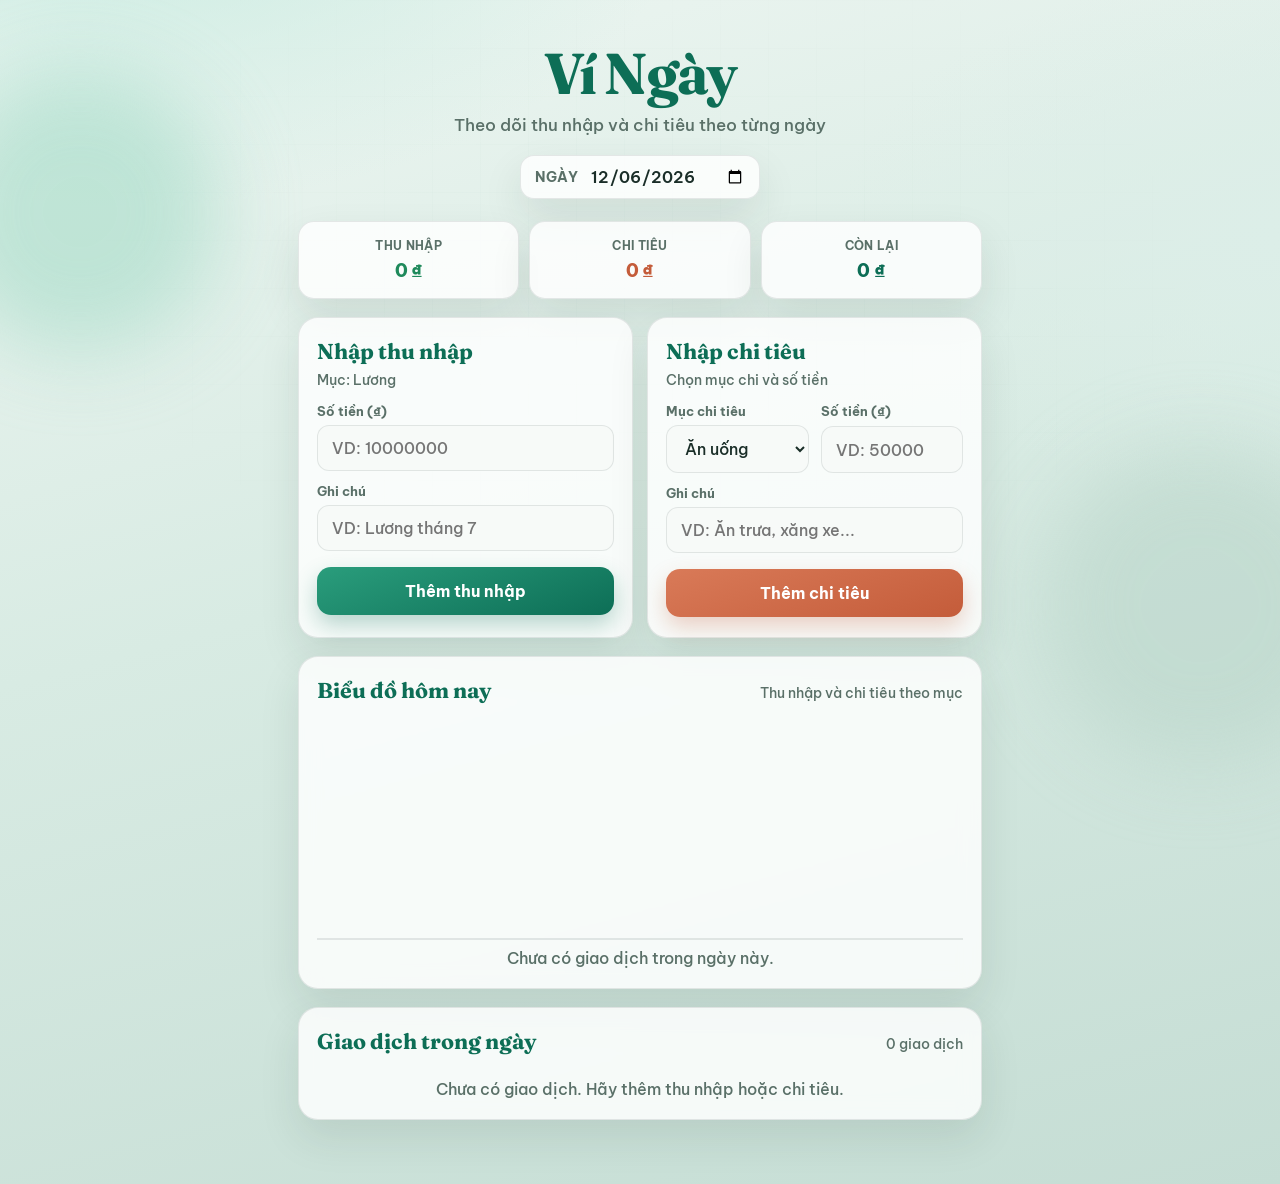
==== commit 7a90e8b4: "Replace SkyCast with Ví Ngày expense tracker. Track daily income and expenses by category with chart" ====
--- a/index.html
+++ b/index.html
@@ -3,186 +3,114 @@
 <head>
   <meta charset="UTF-8" />
   <meta name="viewport" content="width=device-width, initial-scale=1.0" />
-  <title>SkyCast — Thời tiết</title>
+  <title>Ví Ngày — Quản lý chi tiêu thông minh</title>
   <link rel="preconnect" href="https://fonts.googleapis.com" />
   <link rel="preconnect" href="https://fonts.gstatic.com" crossorigin />
-  <link href="https://fonts.googleapis.com/css2?family=Nunito:wght@400;600;700;800&display=swap" rel="stylesheet" />
+  <link href="https://fonts.googleapis.com/css2?family=Be+Vietnam+Pro:wght@400;500;600;700;800&family=Fraunces:opsz,wght@9..144,600;9..144,700&display=swap" rel="stylesheet" />
   <link rel="stylesheet" href="style.css" />
 </head>
-<body class="theme-clear">
-  <div class="sky" aria-hidden="true">
-    <span class="orb sun"></span>
-    <span class="orb moon"></span>
-    <span class="cloud cloud-1"></span>
-    <span class="cloud cloud-2"></span>
-    <span class="cloud cloud-3"></span>
-    <span class="cloud cloud-4"></span>
-    <div class="rain" id="rain"></div>
-    <div class="snow" id="snow"></div>
+<body>
+  <div class="atmosphere" aria-hidden="true">
+    <span class="glow glow-a"></span>
+    <span class="glow glow-b"></span>
+    <span class="grid-fade"></span>
   </div>
 
   <main class="app">
-    <header class="header">
-      <h1 class="brand">SkyCast</h1>
-      <p class="tagline">Thời tiết Việt Nam &amp; toàn thế giới</p>
+    <header class="hero">
+      <h1 class="brand">Ví Ngày</h1>
+      <p class="lead">Theo dõi thu nhập và chi tiêu theo từng ngày</p>
+      <label class="date-field">
+        <span>Ngày</span>
+        <input type="date" id="selected-date" />
+      </label>
     </header>
 
-    <form class="search" id="search-form">
-      <input
-        type="text"
-        id="city-input"
-        placeholder="Tìm thành phố toàn cầu (vd: Tokyo, Paris, Hanoi)..."
-        autocomplete="off"
-        required
-      />
-      <button type="submit" id="search-btn">Tìm kiếm</button>
-    </form>
+    <section class="summary" aria-label="Tổng kết ngày">
+      <div class="summary-item income">
+        <span class="summary-label">Thu nhập</span>
+        <strong id="total-income">0 ₫</strong>
+      </div>
+      <div class="summary-item expense">
+        <span class="summary-label">Chi tiêu</span>
+        <strong id="total-expense">0 ₫</strong>
+      </div>
+      <div class="summary-item balance">
+        <span class="summary-label">Còn lại</span>
+        <strong id="daily-balance">0 ₫</strong>
+      </div>
+    </section>
 
-    <div class="city-groups">
-      <div class="city-group">
-        <p class="city-group-label">Việt Nam</p>
-        <div class="quick-cities" id="quick-cities-vn">
-          <button type="button" data-city="Hanoi">Hà Nội</button>
-          <button type="button" data-city="Ho Chi Minh">TP.HCM</button>
-          <button type="button" data-city="Da Nang">Đà Nẵng</button>
-          <button type="button" data-city="Hue">Huế</button>
-          <button type="button" data-city="Can Tho">Cần Thơ</button>
-          <button type="button" data-city="Nha Trang">Nha Trang</button>
+    <div class="forms-grid">
+      <section class="panel form-panel income-panel" aria-labelledby="income-title">
+        <h2 id="income-title">Nhập thu nhập</h2>
+        <p class="form-hint">Mục: Lương</p>
+        <form id="income-form" class="txn-form">
+          <label class="full">
+            <span>Số tiền (₫)</span>
+            <input type="number" id="income-amount" min="1" step="1" placeholder="VD: 10000000" required />
+          </label>
+          <label class="full">
+            <span>Ghi chú</span>
+            <input type="text" id="income-note" maxlength="80" placeholder="VD: Lương tháng 7" />
+          </label>
+          <div class="form-actions">
+            <button type="submit" class="btn-primary btn-income" id="income-submit">Thêm thu nhập</button>
+            <button type="button" class="btn-back" id="income-back" hidden>Quay lại</button>
+          </div>
+        </form>
+      </section>
+
+      <section class="panel form-panel expense-panel" aria-labelledby="expense-title">
+        <h2 id="expense-title">Nhập chi tiêu</h2>
+        <p class="form-hint">Chọn mục chi và số tiền</p>
+        <form id="expense-form" class="txn-form">
+          <label>
+            <span>Mục chi tiêu</span>
+            <select id="expense-category" required>
+              <option value="an-uong">Ăn uống</option>
+              <option value="di-chuyen">Di chuyển</option>
+              <option value="mua-sam">Mua sắm</option>
+              <option value="khac">Khác</option>
+            </select>
+          </label>
+          <label>
+            <span>Số tiền (₫)</span>
+            <input type="number" id="expense-amount" min="1" step="1" placeholder="VD: 50000" required />
+          </label>
+          <label class="full">
+            <span>Ghi chú</span>
+            <input type="text" id="expense-note" maxlength="80" placeholder="VD: Ăn trưa, xăng xe..." />
+          </label>
+          <div class="form-actions">
+            <button type="submit" class="btn-primary btn-expense" id="expense-submit">Thêm chi tiêu</button>
+            <button type="button" class="btn-back" id="expense-back" hidden>Quay lại</button>
+          </div>
+        </form>
+      </section>
+    </div>
+
+    <section class="panel chart-panel" aria-labelledby="chart-title">
+      <div class="panel-head">
+        <h2 id="chart-title">Biểu đồ hôm nay</h2>
+        <p id="chart-subtitle">Thu nhập và chi tiêu theo mục</p>
+      </div>
+      <div class="chart" id="expense-chart" role="img" aria-label="Biểu đồ cột thu nhập và chi tiêu theo mục"></div>
+      <p class="chart-empty" id="chart-empty" hidden>Chưa có giao dịch trong ngày này.</p>
+    </section>
+
+    <section class="panel list-panel" aria-labelledby="list-title">
+      <div class="panel-head">
+        <h2 id="list-title">Giao dịch trong ngày</h2>
+        <div class="list-tools">
+          <p id="list-count">0 giao dịch</p>
+          <button type="button" class="btn-undo" id="undo-btn" hidden>Hoàn tác</button>
         </div>
       </div>
-      <div class="city-group">
-        <p class="city-group-label">Quốc tế</p>
-        <div class="quick-cities" id="quick-cities-world">
-          <button type="button" data-city="Tokyo">Tokyo</button>
-          <button type="button" data-city="Seoul">Seoul</button>
-          <button type="button" data-city="Singapore">Singapore</button>
-          <button type="button" data-city="Bangkok">Bangkok</button>
-          <button type="button" data-city="London">London</button>
-          <button type="button" data-city="Paris">Paris</button>
-          <button type="button" data-city="New York">New York</button>
-          <button type="button" data-city="Los Angeles">Los Angeles</button>
-          <button type="button" data-city="Sydney">Sydney</button>
-          <button type="button" data-city="Dubai">Dubai</button>
-          <button type="button" data-city="Berlin">Berlin</button>
-          <button type="button" data-city="Moscow">Moscow</button>
-        </div>
-      </div>
-    </div>
-
-    <div class="status" id="status" hidden></div>
-
-    <div id="weather-panel" class="weather-panel" hidden>
-      <!-- Hero thời tiết hiện tại -->
-      <section class="hero-card" id="weather-card">
-        <div class="hero-top">
-          <div>
-            <p class="updated" id="updated-at">—</p>
-            <h2 id="city-name">—</h2>
-            <p class="weather-desc" id="weather-desc">—</p>
-          </div>
-          <img id="weather-icon" src="" alt="" width="110" height="110" />
-        </div>
-
-        <div class="temp-block">
-          <p class="temp"><span id="temperature">—</span><sup>°C</sup></p>
-          <div class="temp-meta">
-            <p>Cảm giác như <strong id="feels-like">—</strong></p>
-            <p>
-              Cao <strong id="temp-max">—</strong>
-              · Thấp <strong id="temp-min">—</strong>
-            </p>
-          </div>
-        </div>
-      </section>
-
-      <!-- Lưới thông tin chi tiết -->
-      <section class="stats-grid" aria-label="Chi tiết thời tiết">
-        <article class="stat">
-          <span class="stat-icon">💧</span>
-          <span class="stat-label">Độ ẩm</span>
-          <span class="stat-value" id="humidity">—</span>
-        </article>
-        <article class="stat">
-          <span class="stat-icon">💨</span>
-          <span class="stat-label">Gió</span>
-          <span class="stat-value" id="wind">—</span>
-        </article>
-        <article class="stat">
-          <span class="stat-icon">🧭</span>
-          <span class="stat-label">Hướng gió</span>
-          <span class="stat-value" id="wind-dir">—</span>
-        </article>
-        <article class="stat">
-          <span class="stat-icon">📊</span>
-          <span class="stat-label">Áp suất</span>
-          <span class="stat-value" id="pressure">—</span>
-        </article>
-        <article class="stat">
-          <span class="stat-icon">👁️</span>
-          <span class="stat-label">Tầm nhìn</span>
-          <span class="stat-value" id="visibility">—</span>
-        </article>
-        <article class="stat">
-          <span class="stat-icon">☁️</span>
-          <span class="stat-label">Mây che phủ</span>
-          <span class="stat-value" id="clouds">—</span>
-        </article>
-        <article class="stat">
-          <span class="stat-icon">🌅</span>
-          <span class="stat-label">Bình minh</span>
-          <span class="stat-value" id="sunrise">—</span>
-        </article>
-        <article class="stat">
-          <span class="stat-icon">🌇</span>
-          <span class="stat-label">Hoàng hôn</span>
-          <span class="stat-value" id="sunset">—</span>
-        </article>
-      </section>
-
-      <!-- Dự báo theo giờ -->
-      <section class="section-card">
-        <div class="section-head">
-          <h3>24 giờ tới</h3>
-          <p>Dự báo từng khung 3 giờ</p>
-        </div>
-        <div class="hourly" id="hourly"></div>
-      </section>
-
-      <!-- Dự báo ngày mai -->
-      <section class="section-card tomorrow-card">
-        <div class="section-head">
-          <h3>Ngày mai</h3>
-          <p id="tomorrow-date">—</p>
-        </div>
-        <div class="tomorrow-body">
-          <div class="tomorrow-main">
-            <img id="tomorrow-icon" src="" alt="" width="72" height="72" />
-            <div>
-              <p class="tomorrow-label" id="tomorrow">—</p>
-              <p class="tomorrow-desc" id="tomorrow-desc">—</p>
-            </div>
-          </div>
-          <div class="tomorrow-stats">
-            <div>
-              <span>Nhiệt độ</span>
-              <strong id="tomorrow-temp">—</strong>
-            </div>
-            <div>
-              <span>Cao / Thấp</span>
-              <strong id="tomorrow-range">—</strong>
-            </div>
-            <div>
-              <span>Độ ẩm</span>
-              <strong id="tomorrow-humidity">—</strong>
-            </div>
-            <div>
-              <span>Xác suất mưa</span>
-              <strong id="tomorrow-pop">—</strong>
-            </div>
-          </div>
-        </div>
-      </section>
-    </div>
+      <p class="edit-banner" id="edit-banner" hidden>Đang sửa giao dịch — chỉnh số liệu rồi nhấn Lưu, hoặc Quay lại để hủy.</p>
+      <ul class="txn-list" id="transaction-list"></ul>
+      <p class="list-empty" id="list-empty">Chưa có giao dịch. Hãy thêm thu nhập hoặc chi tiêu.</p>
+    </section>
   </main>
 
   <script src="script.js"></script>
--- a/style.css
+++ b/style.css
@@ -1,189 +1,26 @@
 :root {
-  --sky-deep: #1570b8;
-  --sky: #3b9ddd;
-  --sky-soft: #7ec2ef;
-  --sky-pale: #e3f3fc;
-  --sky-mist: #f2f9fd;
-  --white: #ffffff;
-  --surface: #ffffff;
-  --btn-text: #ffffff;
-  --ink: #143552;
-  --ink-soft: #4d6f8c;
-  --line: rgba(21, 112, 184, 0.12);
-  --shadow: 0 16px 36px rgba(21, 112, 184, 0.16);
-  --card-bg: rgba(255, 255, 255, 0.9);
-  --hero-bg: linear-gradient(145deg, rgba(255, 255, 255, 0.95) 0%, rgba(227, 243, 252, 0.92) 100%);
-  --chip-bg: rgba(255, 255, 255, 0.85);
-  --group-bg: rgba(255, 255, 255, 0.55);
-  --bg-glow-1: #c9e8fa;
-  --bg-glow-2: #9fd4f5;
-  --bg-base: linear-gradient(165deg, #eef8fd 0%, #cce6f7 48%, #a9d5f1 100%);
-  --cloud-color: rgba(255, 255, 255, 0.58);
-  --radius: 22px;
-  --orb-opacity: 1;
-  --rain-opacity: 0;
-  --snow-opacity: 0;
-  --moon-opacity: 0;
-  --sun-opacity: 1;
-}
-
-/* --- Chủ đề theo thời tiết --- */
-body.theme-clear {
-  --sky-deep: #0f6cb2;
-  --sky: #3aa0e0;
-  --sky-soft: #7ec8f5;
-  --sky-pale: #dff2fc;
-  --ink: #143552;
-  --ink-soft: #4d6f8c;
-  --bg-glow-1: #bfe6fb;
-  --bg-glow-2: #8ed0f6;
-  --bg-base: linear-gradient(165deg, #eaf7fd 0%, #bee4f8 48%, #7ec8ef 100%);
-  --sun-opacity: 1;
-  --moon-opacity: 0;
-  --rain-opacity: 0;
-  --snow-opacity: 0;
-  --cloud-color: rgba(255, 255, 255, 0.45);
-}
-
-body.theme-clouds {
-  --sky-deep: #3d627f;
-  --sky: #6b8fa8;
-  --sky-soft: #9bb4c6;
-  --sky-pale: #e8eef2;
-  --ink: #243847;
-  --ink-soft: #5a7386;
-  --bg-glow-1: #d5dee5;
-  --bg-glow-2: #b7c8d4;
-  --bg-base: linear-gradient(165deg, #eef2f5 0%, #d0dbe4 48%, #a8bbc9 100%);
-  --hero-bg: linear-gradient(145deg, rgba(255, 255, 255, 0.92), rgba(232, 238, 242, 0.9));
-  --sun-opacity: 0.25;
-  --moon-opacity: 0;
-  --rain-opacity: 0;
-  --snow-opacity: 0;
-  --cloud-color: rgba(255, 255, 255, 0.72);
-}
-
-body.theme-rain {
-  --sky-deep: #1a4f78;
-  --sky: #3a7aa8;
-  --sky-soft: #6a9cbc;
-  --sky-pale: #d7e6f0;
-  --ink: #163247;
-  --ink-soft: #4a6780;
-  --bg-glow-1: #9eb8c9;
-  --bg-glow-2: #6f93ad;
-  --bg-base: linear-gradient(165deg, #d8e6ef 0%, #9eb9cd 48%, #5f849e 100%);
-  --hero-bg: linear-gradient(145deg, rgba(240, 247, 252, 0.92), rgba(205, 224, 236, 0.9));
-  --shadow: 0 16px 36px rgba(26, 79, 120, 0.22);
-  --sun-opacity: 0;
-  --moon-opacity: 0;
-  --rain-opacity: 1;
-  --snow-opacity: 0;
-  --cloud-color: rgba(210, 220, 230, 0.7);
-}
-
-body.theme-thunder {
-  --sky-deep: #8eb8e0;
-  --sky: #5a8fc0;
-  --sky-soft: #6d89a8;
-  --sky-pale: #243a56;
-  --surface: #1a2d45;
-  --ink: #e8f0f7;
-  --ink-soft: #b7c7d6;
-  --card-bg: rgba(24, 42, 64, 0.78);
-  --hero-bg: linear-gradient(145deg, rgba(30, 52, 78, 0.9), rgba(20, 36, 56, 0.88));
-  --chip-bg: rgba(30, 48, 70, 0.9);
-  --group-bg: rgba(20, 36, 56, 0.55);
-  --bg-glow-1: #2a4668;
-  --bg-glow-2: #1a304c;
-  --bg-base: linear-gradient(165deg, #243a56 0%, #162538 48%, #0e1826 100%);
-  --line: rgba(180, 210, 235, 0.14);
-  --shadow: 0 16px 36px rgba(0, 0, 0, 0.35);
-  --sun-opacity: 0;
-  --moon-opacity: 0;
-  --rain-opacity: 1;
-  --snow-opacity: 0;
-  --cloud-color: rgba(120, 140, 160, 0.55);
-}
-
-body.theme-snow {
-  --sky-deep: #3a6d99;
-  --sky: #6ea0c8;
-  --sky-soft: #a8c8e0;
-  --sky-pale: #f4f9fc;
-  --ink: #2a455c;
-  --ink-soft: #5d7c94;
-  --bg-glow-1: #eef6fb;
-  --bg-glow-2: #d4e7f4;
-  --bg-base: linear-gradient(165deg, #f8fcff 0%, #e3f0f8 48%, #c5daf0 100%);
-  --hero-bg: linear-gradient(145deg, rgba(255, 255, 255, 0.95), rgba(235, 245, 252, 0.92));
-  --sun-opacity: 0.35;
-  --moon-opacity: 0;
-  --rain-opacity: 0;
-  --snow-opacity: 1;
-  --cloud-color: rgba(255, 255, 255, 0.8);
-}
-
-body.theme-mist {
-  --sky-deep: #5a7388;
-  --sky: #7f96a8;
-  --sky-soft: #a8b8c4;
-  --sky-pale: #eceff2;
-  --ink: #334553;
-  --ink-soft: #667989;
-  --bg-glow-1: #dfe4e8;
-  --bg-glow-2: #c5ced5;
-  --bg-base: linear-gradient(165deg, #f0f2f4 0%, #d5dde3 48%, #b4c0c9 100%);
-  --sun-opacity: 0.15;
-  --moon-opacity: 0;
-  --rain-opacity: 0;
-  --snow-opacity: 0;
-  --cloud-color: rgba(230, 235, 240, 0.75);
-}
-
-body.theme-night {
-  --sky-deep: #8ec8f5;
-  --sky: #5aa5de;
-  --sky-soft: #3d7eb0;
-  --sky-pale: #1e3a55;
-  --surface: #142536;
-  --ink: #e6f2fb;
-  --ink-soft: #a8c4da;
-  --card-bg: rgba(18, 34, 52, 0.82);
-  --hero-bg: linear-gradient(145deg, rgba(24, 44, 68, 0.92), rgba(14, 28, 44, 0.9));
-  --chip-bg: rgba(24, 42, 64, 0.9);
-  --group-bg: rgba(14, 28, 44, 0.55);
-  --bg-glow-1: #1e3f62;
-  --bg-glow-2: #0f2238;
-  --bg-base: linear-gradient(165deg, #18324e 0%, #0f1f33 48%, #091420 100%);
-  --line: rgba(160, 200, 235, 0.14);
-  --shadow: 0 16px 36px rgba(0, 0, 0, 0.4);
-  --sun-opacity: 0;
-  --moon-opacity: 1;
-  --rain-opacity: 0;
-  --snow-opacity: 0;
-  --cloud-color: rgba(150, 170, 190, 0.35);
-}
-
-body.theme-night-rain {
-  --sky-deep: #8ec8f5;
-  --sky: #5aa5de;
-  --surface: #122032;
-  --ink: #e6f2fb;
-  --ink-soft: #a8c4da;
-  --card-bg: rgba(16, 30, 46, 0.85);
-  --hero-bg: linear-gradient(145deg, rgba(20, 38, 58, 0.92), rgba(10, 22, 36, 0.9));
-  --chip-bg: rgba(20, 36, 54, 0.9);
-  --group-bg: rgba(10, 22, 36, 0.55);
-  --rain-opacity: 1;
-  --moon-opacity: 0.55;
-  --sun-opacity: 0;
-  --bg-glow-1: #1a3550;
-  --bg-glow-2: #0c1a2a;
-  --bg-base: linear-gradient(165deg, #152a40 0%, #0c1826 50%, #070f18 100%);
-  --line: rgba(160, 200, 235, 0.14);
-  --shadow: 0 16px 36px rgba(0, 0, 0, 0.4);
-  --cloud-color: rgba(130, 150, 170, 0.4);
+  --ink: #1a2e28;
+  --ink-soft: #5a7068;
+  --line: rgba(26, 46, 40, 0.1);
+  --surface: rgba(255, 255, 255, 0.82);
+  --surface-solid: #f7faf8;
+  --income: #1f8a5b;
+  --income-soft: #e8f6ef;
+  --expense: #c45c3a;
+  --expense-soft: #fceee8;
+  --accent: #0d6e56;
+  --accent-2: #2a9d7c;
+  --balance-pos: #0d6e56;
+  --balance-neg: #b33a3a;
+  --bar-luong: #1f8a5b;
+  --bar-an-uong: #e07a3d;
+  --bar-di-chuyen: #3d8ec9;
+  --bar-mua-sam: #c45a8c;
+  --bar-khac: #6b7c8a;
+  --shadow: 0 18px 40px rgba(26, 46, 40, 0.1);
+  --radius: 20px;
+  --font: "Be Vietnam Pro", sans-serif;
+  --display: "Fraunces", Georgia, serif;
 }
 
 * {
@@ -193,274 +30,58 @@
 body {
   margin: 0;
   min-height: 100vh;
-  font-family: "Nunito", sans-serif;
+  font-family: var(--font);
   color: var(--ink);
   background:
-    radial-gradient(ellipse 90% 55% at 15% 0%, var(--bg-glow-1) 0%, transparent 55%),
-    radial-gradient(ellipse 70% 50% at 100% 100%, var(--bg-glow-2) 0%, transparent 50%),
-    var(--bg-base);
+    radial-gradient(ellipse 80% 50% at 10% -10%, #c8ebe0 0%, transparent 55%),
+    radial-gradient(ellipse 70% 45% at 100% 20%, #dceee8 0%, transparent 50%),
+    linear-gradient(165deg, #eef6f2 0%, #d8ebe3 45%, #c5ddd4 100%);
   overflow-x: hidden;
-  transition: color 0.6s ease, background 0.8s ease;
-}
-
-.sky {
+}
+
+.atmosphere {
   position: fixed;
   inset: 0;
   pointer-events: none;
+  z-index: 0;
   overflow: hidden;
-  z-index: 0;
-}
-
-.orb {
+}
+
+.glow {
   position: absolute;
+  border-radius: 50%;
+  filter: blur(40px);
+  opacity: 0.55;
+  animation: drift 14s ease-in-out infinite;
+}
+
+.glow-a {
+  width: 280px;
+  height: 280px;
   top: 8%;
-  right: 12%;
-  width: 90px;
-  height: 90px;
-  border-radius: 50%;
-  transition: opacity 0.7s ease, transform 0.7s ease;
-}
-
-.sun {
-  background: radial-gradient(circle at 35% 35%, #fff7d6, #ffd76a 55%, #f5b942 100%);
-  box-shadow: 0 0 0 12px rgba(255, 215, 106, 0.2), 0 0 50px rgba(255, 200, 80, 0.45);
-  animation: sunPulse 5s ease-in-out infinite;
-  opacity: var(--sun-opacity);
-}
-
-.moon {
-  background: radial-gradient(circle at 35% 35%, #f5f7fa, #d8e0ea 60%, #b8c4d4 100%);
-  box-shadow: 0 0 0 10px rgba(200, 220, 240, 0.12), 0 0 40px rgba(180, 210, 240, 0.25);
-  opacity: var(--moon-opacity);
-  animation: moonGlow 6s ease-in-out infinite;
-}
-
-.moon::after {
-  content: "";
-  position: absolute;
-  top: 10px;
-  right: 14px;
-  width: 70px;
-  height: 70px;
-  border-radius: 50%;
-  background: radial-gradient(circle at 40% 40%, transparent 55%, rgba(15, 30, 48, 0.25) 100%);
-}
-
-.cloud {
-  position: absolute;
-  background: var(--cloud-color);
-  border-radius: 50px;
-  filter: blur(1px);
-  animation: drift linear infinite;
-  transition: background 0.7s ease, opacity 0.7s ease;
-}
-
-.cloud::before,
-.cloud::after {
-  content: "";
-  position: absolute;
-  background: inherit;
-  border-radius: 50%;
-}
-
-.cloud-1 {
-  width: 130px;
-  height: 42px;
-  top: 14%;
-  left: -150px;
-  animation-duration: 44s;
-}
-
-.cloud-1::before {
-  width: 52px;
-  height: 52px;
-  top: -28px;
-  left: 18px;
-}
-
-.cloud-1::after {
-  width: 72px;
-  height: 72px;
-  top: -38px;
-  left: 48px;
-}
-
-.cloud-2 {
-  width: 170px;
-  height: 50px;
-  top: 32%;
-  left: -190px;
-  animation-duration: 58s;
-  animation-delay: -14s;
-  opacity: 0.72;
-}
-
-.cloud-2::before {
-  width: 62px;
-  height: 62px;
-  top: -34px;
-  left: 26px;
-}
-
-.cloud-2::after {
-  width: 84px;
-  height: 84px;
-  top: -44px;
-  left: 62px;
-}
-
-.cloud-3 {
-  width: 110px;
-  height: 36px;
-  top: 68%;
-  left: -130px;
-  animation-duration: 50s;
-  animation-delay: -30s;
-  opacity: 0.5;
-}
-
-.cloud-3::before {
-  width: 46px;
-  height: 46px;
-  top: -24px;
-  left: 14px;
-}
-
-.cloud-3::after {
-  width: 60px;
-  height: 60px;
-  top: -32px;
-  left: 40px;
-}
-
-.cloud-4 {
-  width: 140px;
-  height: 44px;
-  top: 48%;
-  left: -160px;
-  animation-duration: 66s;
-  animation-delay: -40s;
-  opacity: 0.4;
-}
-
-.cloud-4::before {
-  width: 55px;
-  height: 55px;
-  top: -30px;
-  left: 20px;
-}
-
-.cloud-4::after {
-  width: 75px;
-  height: 75px;
-  top: -40px;
-  left: 52px;
-}
-
-/* Mưa */
-.rain {
+  left: -60px;
+  background: #9fd9c4;
+}
+
+.glow-b {
+  width: 320px;
+  height: 320px;
+  right: -80px;
+  bottom: 15%;
+  background: #b8d4c8;
+  animation-delay: -6s;
+  animation-direction: reverse;
+}
+
+.grid-fade {
   position: absolute;
   inset: 0;
-  opacity: var(--rain-opacity);
-  transition: opacity 0.6s ease;
-  background-image: linear-gradient(
-    180deg,
-    transparent 0%,
-    transparent 40%,
-    rgba(200, 230, 255, 0.55) 50%,
-    transparent 60%,
-    transparent 100%
-  );
-  background-size: 8px 28px;
-  animation: rainfall 0.45s linear infinite;
-}
-
-.rain::before,
-.rain::after {
-  content: "";
-  position: absolute;
-  inset: 0;
-  background-image: linear-gradient(
-    180deg,
-    transparent 0%,
-    transparent 35%,
-    rgba(180, 215, 245, 0.4) 48%,
-    transparent 58%,
-    transparent 100%
-  );
-  background-size: 10px 34px;
-  animation: rainfall 0.55s linear infinite;
-}
-
-.rain::after {
-  left: 4px;
-  animation-duration: 0.4s;
-  opacity: 0.7;
-}
-
-/* Tuyết */
-.snow {
-  position: absolute;
-  inset: 0;
-  opacity: var(--snow-opacity);
-  transition: opacity 0.6s ease;
+  opacity: 0.18;
   background-image:
-    radial-gradient(3px 3px at 10% 20%, rgba(255, 255, 255, 0.95), transparent),
-    radial-gradient(2px 2px at 30% 50%, rgba(255, 255, 255, 0.85), transparent),
-    radial-gradient(4px 4px at 55% 15%, rgba(255, 255, 255, 0.9), transparent),
-    radial-gradient(2px 2px at 70% 65%, rgba(255, 255, 255, 0.8), transparent),
-    radial-gradient(3px 3px at 85% 35%, rgba(255, 255, 255, 0.9), transparent),
-    radial-gradient(2px 2px at 45% 80%, rgba(255, 255, 255, 0.75), transparent);
-  animation: snowfall 8s linear infinite;
-}
-
-@keyframes drift {
-  from {
-    transform: translateX(0);
-  }
-  to {
-    transform: translateX(calc(100vw + 240px));
-  }
-}
-
-@keyframes sunPulse {
-  0%,
-  100% {
-    transform: scale(1);
-  }
-  50% {
-    transform: scale(1.06);
-  }
-}
-
-@keyframes moonGlow {
-  0%,
-  100% {
-    transform: scale(1);
-    filter: brightness(1);
-  }
-  50% {
-    transform: scale(1.04);
-    filter: brightness(1.08);
-  }
-}
-
-@keyframes rainfall {
-  from {
-    background-position: 0 0;
-  }
-  to {
-    background-position: 0 28px;
-  }
-}
-
-@keyframes snowfall {
-  from {
-    transform: translateY(-20px);
-  }
-  to {
-    transform: translateY(40px);
-  }
+    linear-gradient(rgba(13, 110, 86, 0.08) 1px, transparent 1px),
+    linear-gradient(90deg, rgba(13, 110, 86, 0.08) 1px, transparent 1px);
+  background-size: 48px 48px;
+  mask-image: radial-gradient(ellipse 70% 60% at 50% 30%, #000 20%, transparent 75%);
 }
 
 .app {
@@ -468,437 +89,515 @@
   z-index: 1;
   max-width: 720px;
   margin: 0 auto;
-  padding: 36px 18px 56px;
-}
-
-.header {
+  padding: 36px 18px 64px;
+  display: grid;
+  gap: 18px;
+}
+
+.hero {
   text-align: center;
-  margin-bottom: 24px;
-  animation: fadeDown 0.7s ease both;
+  padding: 8px 0 4px;
+  animation: fadeDown 0.65s ease both;
 }
 
 .brand {
   margin: 0;
-  font-size: clamp(2.5rem, 7vw, 3.4rem);
+  font-family: var(--display);
+  font-size: clamp(2.6rem, 8vw, 3.6rem);
+  font-weight: 700;
+  letter-spacing: -0.03em;
+  color: var(--accent);
+  line-height: 1.05;
+}
+
+.lead {
+  margin: 10px 0 0;
+  color: var(--ink-soft);
+  font-size: 1.05rem;
+  font-weight: 500;
+}
+
+.date-field {
+  display: inline-flex;
+  align-items: center;
+  gap: 10px;
+  margin-top: 20px;
+  padding: 10px 14px;
+  background: var(--surface);
+  border: 1px solid var(--line);
+  border-radius: 14px;
+  box-shadow: var(--shadow);
+  backdrop-filter: blur(8px);
+}
+
+.date-field span {
+  font-size: 0.85rem;
+  font-weight: 700;
+  color: var(--ink-soft);
+  text-transform: uppercase;
+  letter-spacing: 0.04em;
+}
+
+.date-field input {
+  border: none;
+  background: transparent;
+  font: inherit;
+  font-weight: 600;
+  color: var(--ink);
+  outline: none;
+  cursor: pointer;
+}
+
+.summary {
+  display: grid;
+  grid-template-columns: repeat(3, 1fr);
+  gap: 10px;
+  animation: fadeUp 0.55s ease 0.08s both;
+}
+
+.summary-item {
+  padding: 16px 14px;
+  border-radius: 16px;
+  border: 1px solid var(--line);
+  background: var(--surface);
+  box-shadow: var(--shadow);
+  backdrop-filter: blur(8px);
+  text-align: center;
+}
+
+.summary-label {
+  display: block;
+  font-size: 0.78rem;
+  font-weight: 700;
+  letter-spacing: 0.03em;
+  text-transform: uppercase;
+  color: var(--ink-soft);
+  margin-bottom: 6px;
+}
+
+.summary-item strong {
+  display: block;
+  font-size: clamp(0.95rem, 2.8vw, 1.15rem);
   font-weight: 800;
-  letter-spacing: -0.03em;
-  color: var(--sky-deep);
-  text-shadow: 0 2px 0 rgba(255, 255, 255, 0.55);
-}
-
-.tagline {
-  margin: 6px 0 0;
-  color: var(--ink-soft);
-  font-size: 1.05rem;
-}
-
-.search {
-  display: flex;
-  gap: 10px;
-  animation: fadeDown 0.7s ease 0.08s both;
-}
-
-.search input {
-  flex: 1;
-  min-width: 0;
-  padding: 15px 18px;
-  border: 2px solid transparent;
-  border-radius: 16px;
+  letter-spacing: -0.02em;
+  word-break: break-word;
+}
+
+.summary-item.income strong {
+  color: var(--income);
+}
+
+.summary-item.expense strong {
+  color: var(--expense);
+}
+
+.summary-item.balance strong.positive {
+  color: var(--balance-pos);
+}
+
+.summary-item.balance strong.negative {
+  color: var(--balance-neg);
+}
+
+.panel {
   background: var(--surface);
-  color: var(--ink);
-  font: inherit;
-  font-size: 1rem;
-  box-shadow: var(--shadow);
-  outline: none;
-  transition: border-color 0.2s ease, box-shadow 0.2s ease, background 0.5s ease, color 0.5s ease;
-}
-
-.search input:focus {
-  border-color: var(--sky);
-  box-shadow: 0 0 0 4px rgba(59, 157, 221, 0.22), var(--shadow);
-}
-
-.search input::placeholder {
-  color: var(--ink-soft);
-  opacity: 0.75;
-}
-
-.search button {
-  padding: 15px 22px;
-  border: none;
-  border-radius: 16px;
-  background: linear-gradient(160deg, #3aa0e0 0%, #1570b8 100%);
-  color: #ffffff;
-  font: inherit;
-  font-weight: 700;
-  cursor: pointer;
-  box-shadow: 0 10px 22px rgba(21, 112, 184, 0.32);
-  transition: transform 0.15s ease, box-shadow 0.15s ease;
-}
-
-.search button:hover {
-  transform: translateY(-2px);
-  box-shadow: 0 14px 26px rgba(21, 112, 184, 0.38);
-}
-
-.search button:disabled {
-  opacity: 0.65;
-  cursor: wait;
-  transform: none;
-}
-
-.city-groups {
-  margin-top: 16px;
-  display: grid;
-  gap: 12px;
-  animation: fadeDown 0.7s ease 0.14s both;
-}
-
-.city-group {
-  padding: 12px 14px 14px;
-  border-radius: 18px;
-  background: var(--group-bg);
-  border: 1px solid var(--line);
-  transition: background 0.5s ease;
-}
-
-.city-group-label {
-  margin: 0 0 10px;
-  font-size: 0.8rem;
-  font-weight: 800;
-  letter-spacing: 0.04em;
-  text-transform: uppercase;
-  color: var(--ink-soft);
-}
-
-.quick-cities {
-  display: flex;
-  flex-wrap: wrap;
-  gap: 8px;
-}
-
-.quick-cities button {
-  border: 1px solid var(--line);
-  background: var(--chip-bg);
-  color: var(--sky-deep);
-  font: inherit;
-  font-size: 0.88rem;
-  font-weight: 700;
-  padding: 8px 14px;
-  border-radius: 999px;
-  cursor: pointer;
-  transition: background 0.2s ease, transform 0.15s ease, box-shadow 0.15s ease, color 0.3s ease;
-}
-
-.quick-cities button:hover {
-  background: var(--surface);
-  transform: translateY(-1px);
-  box-shadow: var(--shadow);
-}
-
-.quick-cities button:active {
-  transform: translateY(0);
-}
-
-.status {
-  margin-top: 18px;
-  padding: 14px 16px;
-  border-radius: 14px;
-  background: var(--card-bg);
-  color: var(--ink-soft);
-  text-align: center;
-  animation: fadeIn 0.35s ease;
-  border: 1px solid var(--line);
-}
-
-.status.error {
-  color: #b33a3a;
-  background: rgba(255, 235, 235, 0.92);
-}
-
-.weather-panel {
-  margin-top: 22px;
-  display: grid;
-  gap: 16px;
-  animation: cardIn 0.55s ease both;
-}
-
-.hero-card,
-.section-card {
-  background: var(--card-bg);
   border: 1px solid var(--line);
   border-radius: var(--radius);
   box-shadow: var(--shadow);
   backdrop-filter: blur(10px);
-  transition: background 0.5s ease, color 0.5s ease;
-}
-
-.hero-card {
-  padding: 26px 24px 22px;
-  background: var(--hero-bg);
-}
-
-.hero-top {
+  padding: 20px 18px;
+  animation: fadeUp 0.55s ease both;
+}
+
+.forms-grid {
+  display: grid;
+  grid-template-columns: 1fr 1fr;
+  gap: 14px;
+  animation: fadeUp 0.55s ease 0.12s both;
+}
+
+.form-panel {
+  animation: none;
+}
+
+.income-panel h2 {
+  color: var(--income);
+}
+
+.expense-panel h2 {
+  color: var(--expense);
+}
+
+.form-hint {
+  margin: 6px 0 14px;
+  font-size: 0.88rem;
+  font-weight: 500;
+  color: var(--ink-soft);
+}
+
+.chart-panel {
+  animation-delay: 0.18s;
+}
+
+.list-panel {
+  animation-delay: 0.24s;
+}
+
+.panel h2,
+.panel-head h2 {
+  margin: 0;
+  font-family: var(--display);
+  font-size: 1.35rem;
+  font-weight: 700;
+  color: var(--accent);
+}
+
+.panel-head {
   display: flex;
-  align-items: flex-start;
+  align-items: baseline;
   justify-content: space-between;
   gap: 12px;
-}
-
-.updated {
-  margin: 0 0 4px;
+  margin-bottom: 16px;
+  flex-wrap: wrap;
+}
+
+.panel-head p {
+  margin: 0;
+  font-size: 0.9rem;
+  font-weight: 500;
+  color: var(--ink-soft);
+}
+
+.form-panel > h2 {
+  margin-bottom: 0;
+}
+
+.txn-form {
+  display: grid;
+  grid-template-columns: 1fr 1fr;
+  gap: 12px;
+}
+
+.txn-form label {
+  display: grid;
+  gap: 6px;
+}
+
+.txn-form label.full {
+  grid-column: 1 / -1;
+}
+
+.txn-form span {
   font-size: 0.82rem;
-  font-weight: 600;
-  color: var(--ink-soft);
-}
-
-.hero-top h2 {
+  font-weight: 700;
+  color: var(--ink-soft);
+}
+
+.txn-form input,
+.txn-form select {
+  width: 100%;
+  padding: 12px 14px;
+  border: 1.5px solid var(--line);
+  border-radius: 12px;
+  background: var(--surface-solid);
+  color: var(--ink);
+  font: inherit;
+  font-weight: 500;
+  outline: none;
+  transition: border-color 0.2s ease, box-shadow 0.2s ease;
+}
+
+.txn-form input:focus,
+.txn-form select:focus {
+  border-color: var(--accent-2);
+  box-shadow: 0 0 0 3px rgba(42, 157, 124, 0.18);
+}
+
+.form-actions {
+  grid-column: 1 / -1;
+  display: grid;
+  grid-template-columns: 1fr;
+  gap: 8px;
+  margin-top: 4px;
+}
+
+.form-actions.has-back {
+  grid-template-columns: 1fr 1fr;
+}
+
+.btn-primary {
+  padding: 14px 18px;
+  border: none;
+  border-radius: 14px;
+  background: linear-gradient(160deg, var(--accent-2) 0%, var(--accent) 100%);
+  color: #fff;
+  font: inherit;
+  font-weight: 700;
+  cursor: pointer;
+  box-shadow: 0 10px 22px rgba(13, 110, 86, 0.28);
+  transition: transform 0.15s ease, box-shadow 0.15s ease;
+}
+
+.btn-back {
+  padding: 14px 18px;
+  border: 1.5px solid var(--line);
+  border-radius: 14px;
+  background: var(--surface-solid);
+  color: var(--ink-soft);
+  font: inherit;
+  font-weight: 700;
+  cursor: pointer;
+  transition: background 0.15s ease, color 0.15s ease, border-color 0.15s ease;
+}
+
+.btn-back:hover {
+  background: #eef2f0;
+  color: var(--ink);
+  border-color: rgba(26, 46, 40, 0.2);
+}
+
+.btn-primary:hover {
+  transform: translateY(-2px);
+  box-shadow: 0 14px 26px rgba(13, 110, 86, 0.34);
+}
+
+.btn-primary:active {
+  transform: translateY(0);
+}
+
+.btn-expense {
+  background: linear-gradient(160deg, #d97a58 0%, var(--expense) 100%);
+  box-shadow: 0 10px 22px rgba(196, 92, 58, 0.28);
+}
+
+.btn-expense:hover {
+  box-shadow: 0 14px 26px rgba(196, 92, 58, 0.34);
+}
+
+.expense-panel .txn-form input:focus,
+.expense-panel .txn-form select:focus {
+  border-color: var(--expense);
+  box-shadow: 0 0 0 3px rgba(196, 92, 58, 0.18);
+}
+
+.chart {
+  display: flex;
+  align-items: flex-end;
+  justify-content: space-around;
+  gap: 12px;
+  min-height: 220px;
+  padding: 12px 4px 0;
+  border-bottom: 2px solid var(--line);
+}
+
+.chart-bar-group {
+  flex: 1;
+  max-width: 90px;
+  display: flex;
+  flex-direction: column;
+  align-items: center;
+  gap: 8px;
+}
+
+.chart-bar-track {
+  width: 100%;
+  height: 160px;
+  display: flex;
+  align-items: flex-end;
+  justify-content: center;
+}
+
+.chart-bar {
+  width: 70%;
+  max-width: 48px;
+  min-height: 4px;
+  border-radius: 10px 10px 4px 4px;
+  transform-origin: bottom;
+  animation: growBar 0.55s cubic-bezier(0.22, 1, 0.36, 1) both;
+  transition: height 0.45s cubic-bezier(0.22, 1, 0.36, 1);
+}
+
+.chart-bar.luong {
+  background: linear-gradient(180deg, #4db887, var(--bar-luong));
+}
+
+.chart-bar.an-uong {
+  background: linear-gradient(180deg, #f0a06a, var(--bar-an-uong));
+}
+
+.chart-bar.di-chuyen {
+  background: linear-gradient(180deg, #6eb4e0, var(--bar-di-chuyen));
+}
+
+.chart-bar.mua-sam {
+  background: linear-gradient(180deg, #e08ab4, var(--bar-mua-sam));
+}
+
+.chart-bar.khac {
+  background: linear-gradient(180deg, #9aabba, var(--bar-khac));
+}
+
+.chart-value {
+  font-size: 0.72rem;
+  font-weight: 700;
+  color: var(--ink);
+  text-align: center;
+  line-height: 1.2;
+  min-height: 1.1em;
+}
+
+.chart-label {
+  font-size: 0.78rem;
+  font-weight: 700;
+  color: var(--ink-soft);
+  text-align: center;
+}
+
+.chart-empty,
+.list-empty {
+  margin: 8px 0 0;
+  text-align: center;
+  color: var(--ink-soft);
+  font-weight: 500;
+}
+
+.txn-list {
+  list-style: none;
   margin: 0;
-  font-size: clamp(1.5rem, 4vw, 1.9rem);
-  font-weight: 800;
-  color: var(--sky-deep);
-}
-
-.weather-desc {
-  margin: 4px 0 0;
-  color: var(--ink-soft);
-  text-transform: capitalize;
-  font-size: 1.05rem;
-}
-
-#weather-icon,
-#tomorrow-icon {
-  animation: floatIcon 3.2s ease-in-out infinite;
-  filter: drop-shadow(0 8px 12px rgba(21, 112, 184, 0.2));
-}
-
-.temp-block {
+  padding: 0;
+  display: grid;
+  gap: 8px;
+}
+
+.txn-list:empty + .list-empty {
+  display: block;
+}
+
+.txn-list:not(:empty) + .list-empty {
+  display: none;
+}
+
+.list-tools {
   display: flex;
   align-items: center;
-  gap: 18px;
-  margin-top: 8px;
+  gap: 10px;
   flex-wrap: wrap;
 }
 
-.temp {
-  margin: 0;
-  font-size: clamp(3.6rem, 10vw, 4.6rem);
-  font-weight: 800;
-  line-height: 1;
-  color: var(--sky-deep);
-  letter-spacing: -0.04em;
-}
-
-.temp span {
-  display: inline-block;
-  animation: popIn 0.45s ease both;
-}
-
-.temp sup {
-  font-size: 1.35rem;
-  font-weight: 700;
-  vertical-align: super;
-}
-
-.temp-meta {
-  display: grid;
-  gap: 4px;
-}
-
-.temp-meta p {
-  margin: 0;
-  color: var(--ink-soft);
-  font-size: 0.98rem;
-}
-
-.temp-meta strong {
-  color: var(--sky-deep);
-}
-
-.stats-grid {
-  display: grid;
-  grid-template-columns: repeat(4, 1fr);
-  gap: 12px;
-}
-
-.stat {
-  padding: 16px 12px;
-  border-radius: 18px;
-  background: linear-gradient(165deg, var(--surface), var(--sky-pale));
-  border: 1px solid var(--line);
-  text-align: center;
-  box-shadow: var(--shadow);
-  animation: fadeUp 0.45s ease both;
-  transition: background 0.5s ease;
-}
-
-.stat:nth-child(1) { animation-delay: 0.05s; }
-.stat:nth-child(2) { animation-delay: 0.1s; }
-.stat:nth-child(3) { animation-delay: 0.15s; }
-.stat:nth-child(4) { animation-delay: 0.2s; }
-.stat:nth-child(5) { animation-delay: 0.25s; }
-.stat:nth-child(6) { animation-delay: 0.3s; }
-.stat:nth-child(7) { animation-delay: 0.35s; }
-.stat:nth-child(8) { animation-delay: 0.4s; }
-
-.stat-icon {
-  display: block;
-  font-size: 1.25rem;
-  margin-bottom: 4px;
-}
-
-.stat-label {
-  display: block;
-  font-size: 0.8rem;
-  font-weight: 700;
-  color: var(--ink-soft);
-  margin-bottom: 6px;
-}
-
-.stat-value {
-  display: block;
-  font-size: 1.05rem;
-  font-weight: 800;
-  color: var(--sky-deep);
-  line-height: 1.25;
-}
-
-.section-card {
-  padding: 20px 18px 18px;
-}
-
-.section-head {
-  margin-bottom: 14px;
-}
-
-.section-head h3 {
-  margin: 0;
-  font-size: 1.15rem;
-  font-weight: 800;
-  color: var(--sky-deep);
-}
-
-.section-head p {
-  margin: 4px 0 0;
-  color: var(--ink-soft);
-  font-size: 0.9rem;
-}
-
-.hourly {
-  display: flex;
-  gap: 10px;
-  overflow-x: auto;
-  padding-bottom: 6px;
-  scroll-snap-type: x mandatory;
-  -webkit-overflow-scrolling: touch;
-}
-
-.hourly::-webkit-scrollbar {
-  height: 6px;
-}
-
-.hourly::-webkit-scrollbar-thumb {
-  background: var(--sky-soft);
-  border-radius: 999px;
-}
-
-.hour-item {
-  flex: 0 0 88px;
-  scroll-snap-align: start;
-  padding: 12px 8px;
-  border-radius: 16px;
-  background: var(--sky-pale);
-  border: 1px solid var(--line);
-  text-align: center;
-  animation: fadeUp 0.4s ease both;
-  transition: background 0.5s ease;
-}
-
-.hour-item .hour-time {
-  display: block;
-  font-size: 0.82rem;
-  font-weight: 700;
-  color: var(--ink-soft);
-}
-
-.hour-item img {
-  width: 48px;
-  height: 48px;
-  margin: 2px 0;
-}
-
-.hour-item .hour-temp {
-  display: block;
-  font-weight: 800;
-  color: var(--sky-deep);
-}
-
-.hour-item .hour-pop {
-  display: block;
-  margin-top: 4px;
-  font-size: 0.75rem;
-  font-weight: 700;
-  color: var(--sky);
-}
-
-.tomorrow-card {
-  background: var(--hero-bg);
-}
-
-.tomorrow-body {
-  display: grid;
-  gap: 16px;
-}
-
-.tomorrow-main {
-  display: flex;
+.btn-undo {
+  padding: 7px 12px;
+  border: 1.5px solid var(--line);
+  border-radius: 10px;
+  background: var(--surface-solid);
+  color: var(--accent);
+  font: inherit;
+  font-size: 0.85rem;
+  font-weight: 700;
+  cursor: pointer;
+  transition: background 0.15s ease, border-color 0.15s ease;
+}
+
+.btn-undo:hover {
+  background: var(--income-soft);
+  border-color: rgba(31, 138, 91, 0.35);
+}
+
+.edit-banner {
+  margin: 0 0 12px;
+  padding: 10px 12px;
+  border-radius: 12px;
+  background: #fff6e8;
+  border: 1px solid rgba(224, 122, 61, 0.35);
+  color: #8a4f22;
+  font-size: 0.88rem;
+  font-weight: 600;
+}
+
+.txn-item {
+  display: grid;
+  grid-template-columns: 1fr auto auto auto;
   align-items: center;
-  gap: 12px;
-}
-
-.tomorrow-label {
-  margin: 0;
-  font-size: 1.45rem;
-  font-weight: 800;
-  color: var(--sky-deep);
-}
-
-.tomorrow-desc {
-  margin: 4px 0 0;
-  color: var(--ink-soft);
-  text-transform: capitalize;
-}
-
-.tomorrow-stats {
-  display: grid;
-  grid-template-columns: repeat(2, 1fr);
-  gap: 10px;
-}
-
-.tomorrow-stats > div {
+  gap: 8px;
   padding: 12px 14px;
   border-radius: 14px;
-  background: var(--chip-bg);
   border: 1px solid var(--line);
-}
-
-.tomorrow-stats span {
+  background: var(--surface-solid);
+  animation: fadeUp 0.35s ease both;
+}
+
+.txn-item.editing {
+  border-color: rgba(224, 122, 61, 0.55);
+  box-shadow: 0 0 0 3px rgba(224, 122, 61, 0.12);
+}
+
+.txn-meta {
+  min-width: 0;
+}
+
+.txn-cat {
   display: block;
-  font-size: 0.8rem;
-  font-weight: 700;
-  color: var(--ink-soft);
-  margin-bottom: 4px;
-}
-
-.tomorrow-stats strong {
-  font-size: 1.05rem;
-  color: var(--sky-deep);
+  font-weight: 700;
+  font-size: 0.95rem;
+  color: var(--ink);
+}
+
+.txn-note {
+  display: block;
+  margin-top: 2px;
+  font-size: 0.82rem;
+  color: var(--ink-soft);
+  white-space: nowrap;
+  overflow: hidden;
+  text-overflow: ellipsis;
+}
+
+.txn-amount {
+  font-weight: 800;
+  font-size: 0.95rem;
+  white-space: nowrap;
+}
+
+.txn-amount.income {
+  color: var(--income);
+}
+
+.txn-amount.expense {
+  color: var(--expense);
+}
+
+.txn-edit,
+.txn-delete {
+  width: 34px;
+  height: 34px;
+  border: 1px solid var(--line);
+  border-radius: 10px;
+  background: transparent;
+  color: var(--ink-soft);
+  font-size: 0.95rem;
+  font-weight: 700;
+  line-height: 1;
+  cursor: pointer;
+  transition: background 0.15s ease, color 0.15s ease;
+}
+
+.txn-edit:hover {
+  background: var(--income-soft);
+  color: var(--income);
+}
+
+.txn-delete {
+  font-size: 1.1rem;
+}
+
+.txn-delete:hover {
+  background: var(--expense-soft);
+  color: var(--expense);
 }
 
 @keyframes fadeDown {
   from {
     opacity: 0;
-    transform: translateY(-12px);
+    transform: translateY(-14px);
   }
   to {
     opacity: 1;
@@ -906,19 +605,10 @@
   }
 }
 
-@keyframes fadeIn {
-  from {
-    opacity: 0;
-  }
-  to {
-    opacity: 1;
-  }
-}
-
 @keyframes fadeUp {
   from {
     opacity: 0;
-    transform: translateY(10px);
+    transform: translateY(12px);
   }
   to {
     opacity: 1;
@@ -926,61 +616,69 @@
   }
 }
 
-@keyframes cardIn {
+@keyframes growBar {
   from {
-    opacity: 0;
-    transform: translateY(18px) scale(0.98);
+    transform: scaleY(0);
+    opacity: 0.4;
   }
   to {
+    transform: scaleY(1);
     opacity: 1;
-    transform: translateY(0) scale(1);
-  }
-}
-
-@keyframes floatIcon {
+  }
+}
+
+@keyframes drift {
   0%,
   100% {
-    transform: translateY(0);
+    transform: translate(0, 0);
   }
   50% {
-    transform: translateY(-8px);
-  }
-}
-
-@keyframes popIn {
-  from {
-    opacity: 0;
-    transform: scale(0.85);
-  }
-  to {
-    opacity: 1;
-    transform: scale(1);
-  }
-}
-
-@media (max-width: 700px) {
-  .stats-grid {
-    grid-template-columns: repeat(2, 1fr);
-  }
-}
-
-@media (max-width: 480px) {
-  .search {
-    flex-direction: column;
-  }
-
-  .hero-top {
-    flex-direction: column;
-    align-items: center;
-    text-align: center;
-  }
-
-  .temp-block {
-    justify-content: center;
-    text-align: center;
-  }
-
-  .temp-meta {
-    width: 100%;
-  }
-}
+    transform: translate(24px, -18px);
+  }
+}
+
+@media (max-width: 640px) {
+  .forms-grid {
+    grid-template-columns: 1fr;
+  }
+}
+
+@media (max-width: 560px) {
+  .summary {
+    grid-template-columns: 1fr;
+  }
+
+  .txn-form {
+    grid-template-columns: 1fr;
+  }
+
+  .chart {
+    min-height: 200px;
+  }
+
+  .chart-bar-track {
+    height: 140px;
+  }
+
+  .txn-item {
+    grid-template-columns: 1fr auto auto;
+    grid-template-rows: auto auto;
+  }
+
+  .txn-amount {
+    grid-column: 1;
+    grid-row: 2;
+  }
+
+  .txn-edit {
+    grid-column: 2;
+    grid-row: 1 / 3;
+    align-self: center;
+  }
+
+  .txn-delete {
+    grid-column: 3;
+    grid-row: 1 / 3;
+    align-self: center;
+  }
+}
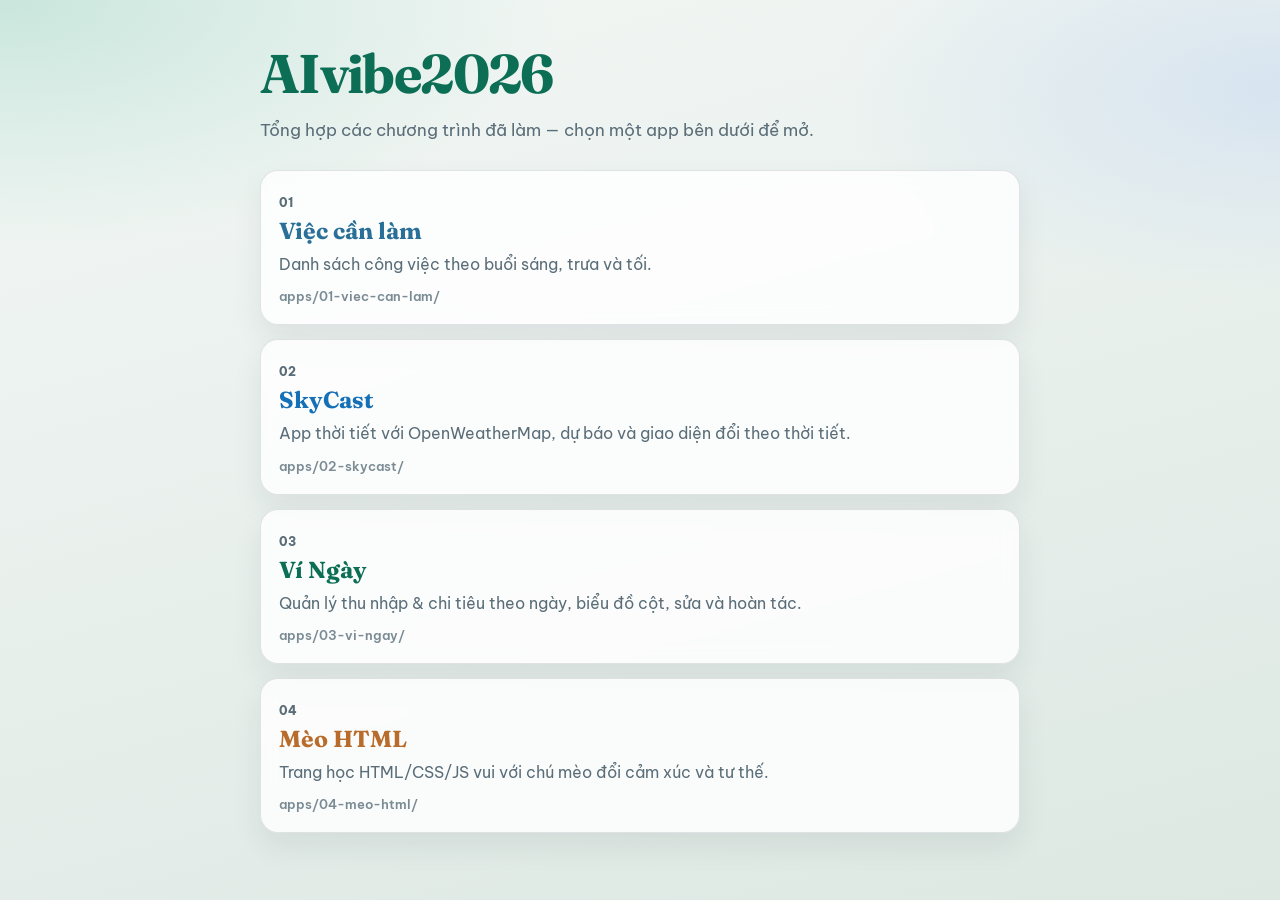
==== commit 68313ec2: "Organize apps into apps/ folder with a home page. Group todo list, SkyCast, Ví Ngày, and Mèo HTML un" ====
--- a/index.html
+++ b/index.html
@@ -3,116 +3,155 @@
 <head>
   <meta charset="UTF-8" />
   <meta name="viewport" content="width=device-width, initial-scale=1.0" />
-  <title>Ví Ngày — Quản lý chi tiêu thông minh</title>
+  <title>AIvibe2026 — Các chương trình</title>
   <link rel="preconnect" href="https://fonts.googleapis.com" />
   <link rel="preconnect" href="https://fonts.gstatic.com" crossorigin />
-  <link href="https://fonts.googleapis.com/css2?family=Be+Vietnam+Pro:wght@400;500;600;700;800&family=Fraunces:opsz,wght@9..144,600;9..144,700&display=swap" rel="stylesheet" />
-  <link rel="stylesheet" href="style.css" />
+  <link href="https://fonts.googleapis.com/css2?family=Be+Vietnam+Pro:wght@400;600;700;800&family=Fraunces:opsz,wght@9..144,700&display=swap" rel="stylesheet" />
+  <style>
+    :root {
+      --ink: #1c2a33;
+      --soft: #5a6d78;
+      --line: rgba(28, 42, 51, 0.12);
+      --bg: #eef4f1;
+    }
+
+    * { box-sizing: border-box; }
+
+    body {
+      margin: 0;
+      min-height: 100vh;
+      font-family: "Be Vietnam Pro", sans-serif;
+      color: var(--ink);
+      background:
+        radial-gradient(ellipse 80% 50% at 0% 0%, #c9e6dc 0%, transparent 55%),
+        radial-gradient(ellipse 70% 45% at 100% 10%, #d7e4f0 0%, transparent 50%),
+        linear-gradient(165deg, #f3f7f5 0%, #dde8e3 100%);
+      padding: 40px 18px 64px;
+    }
+
+    main {
+      max-width: 760px;
+      margin: 0 auto;
+    }
+
+    .brand {
+      margin: 0;
+      font-family: "Fraunces", Georgia, serif;
+      font-size: clamp(2.4rem, 7vw, 3.4rem);
+      letter-spacing: -0.03em;
+      color: #0d6e56;
+    }
+
+    .lead {
+      margin: 10px 0 28px;
+      color: var(--soft);
+      font-size: 1.05rem;
+      line-height: 1.5;
+    }
+
+    .grid {
+      display: grid;
+      gap: 14px;
+    }
+
+    a.card {
+      display: block;
+      text-decoration: none;
+      color: inherit;
+      padding: 20px 18px;
+      border-radius: 18px;
+      border: 1px solid var(--line);
+      background: rgba(255, 255, 255, 0.82);
+      box-shadow: 0 14px 30px rgba(28, 42, 51, 0.08);
+      backdrop-filter: blur(8px);
+      transition: transform 0.18s ease, box-shadow 0.18s ease;
+      animation: up 0.5s ease both;
+    }
+
+    a.card:nth-child(1) { animation-delay: 0.05s; }
+    a.card:nth-child(2) { animation-delay: 0.1s; }
+    a.card:nth-child(3) { animation-delay: 0.15s; }
+    a.card:nth-child(4) { animation-delay: 0.2s; }
+
+    a.card:hover {
+      transform: translateY(-3px);
+      box-shadow: 0 18px 36px rgba(28, 42, 51, 0.12);
+    }
+
+    .num {
+      display: inline-block;
+      font-size: 0.78rem;
+      font-weight: 800;
+      letter-spacing: 0.04em;
+      text-transform: uppercase;
+      color: var(--soft);
+      margin-bottom: 6px;
+    }
+
+    .card h2 {
+      margin: 0;
+      font-family: "Fraunces", Georgia, serif;
+      font-size: 1.45rem;
+    }
+
+    .card p {
+      margin: 8px 0 0;
+      color: var(--soft);
+      line-height: 1.45;
+    }
+
+    .card.c1 h2 { color: #2a6f97; }
+    .card.c2 h2 { color: #1570b8; }
+    .card.c3 h2 { color: #0d6e56; }
+    .card.c4 h2 { color: #b86b2a; }
+
+    .path {
+      margin-top: 12px;
+      font-size: 0.82rem;
+      font-weight: 600;
+      color: #7a8b94;
+    }
+
+    @keyframes up {
+      from { opacity: 0; transform: translateY(12px); }
+      to { opacity: 1; transform: translateY(0); }
+    }
+  </style>
 </head>
 <body>
-  <div class="atmosphere" aria-hidden="true">
-    <span class="glow glow-a"></span>
-    <span class="glow glow-b"></span>
-    <span class="grid-fade"></span>
-  </div>
+  <main>
+    <h1 class="brand">AIvibe2026</h1>
+    <p class="lead">Tổng hợp các chương trình đã làm — chọn một app bên dưới để mở.</p>
 
-  <main class="app">
-    <header class="hero">
-      <h1 class="brand">Ví Ngày</h1>
-      <p class="lead">Theo dõi thu nhập và chi tiêu theo từng ngày</p>
-      <label class="date-field">
-        <span>Ngày</span>
-        <input type="date" id="selected-date" />
-      </label>
-    </header>
+    <div class="grid">
+      <a class="card c1" href="apps/01-viec-can-lam/index.html">
+        <span class="num">01</span>
+        <h2>Việc cần làm</h2>
+        <p>Danh sách công việc theo buổi sáng, trưa và tối.</p>
+        <div class="path">apps/01-viec-can-lam/</div>
+      </a>
 
-    <section class="summary" aria-label="Tổng kết ngày">
-      <div class="summary-item income">
-        <span class="summary-label">Thu nhập</span>
-        <strong id="total-income">0 ₫</strong>
-      </div>
-      <div class="summary-item expense">
-        <span class="summary-label">Chi tiêu</span>
-        <strong id="total-expense">0 ₫</strong>
-      </div>
-      <div class="summary-item balance">
-        <span class="summary-label">Còn lại</span>
-        <strong id="daily-balance">0 ₫</strong>
-      </div>
-    </section>
+      <a class="card c2" href="apps/02-skycast/index.html">
+        <span class="num">02</span>
+        <h2>SkyCast</h2>
+        <p>App thời tiết với OpenWeatherMap, dự báo và giao diện đổi theo thời tiết.</p>
+        <div class="path">apps/02-skycast/</div>
+      </a>
 
-    <div class="forms-grid">
-      <section class="panel form-panel income-panel" aria-labelledby="income-title">
-        <h2 id="income-title">Nhập thu nhập</h2>
-        <p class="form-hint">Mục: Lương</p>
-        <form id="income-form" class="txn-form">
-          <label class="full">
-            <span>Số tiền (₫)</span>
-            <input type="number" id="income-amount" min="1" step="1" placeholder="VD: 10000000" required />
-          </label>
-          <label class="full">
-            <span>Ghi chú</span>
-            <input type="text" id="income-note" maxlength="80" placeholder="VD: Lương tháng 7" />
-          </label>
-          <div class="form-actions">
-            <button type="submit" class="btn-primary btn-income" id="income-submit">Thêm thu nhập</button>
-            <button type="button" class="btn-back" id="income-back" hidden>Quay lại</button>
-          </div>
-        </form>
-      </section>
+      <a class="card c3" href="apps/03-vi-ngay/index.html">
+        <span class="num">03</span>
+        <h2>Ví Ngày</h2>
+        <p>Quản lý thu nhập &amp; chi tiêu theo ngày, biểu đồ cột, sửa và hoàn tác.</p>
+        <div class="path">apps/03-vi-ngay/</div>
+      </a>
 
-      <section class="panel form-panel expense-panel" aria-labelledby="expense-title">
-        <h2 id="expense-title">Nhập chi tiêu</h2>
-        <p class="form-hint">Chọn mục chi và số tiền</p>
-        <form id="expense-form" class="txn-form">
-          <label>
-            <span>Mục chi tiêu</span>
-            <select id="expense-category" required>
-              <option value="an-uong">Ăn uống</option>
-              <option value="di-chuyen">Di chuyển</option>
-              <option value="mua-sam">Mua sắm</option>
-              <option value="khac">Khác</option>
-            </select>
-          </label>
-          <label>
-            <span>Số tiền (₫)</span>
-            <input type="number" id="expense-amount" min="1" step="1" placeholder="VD: 50000" required />
-          </label>
-          <label class="full">
-            <span>Ghi chú</span>
-            <input type="text" id="expense-note" maxlength="80" placeholder="VD: Ăn trưa, xăng xe..." />
-          </label>
-          <div class="form-actions">
-            <button type="submit" class="btn-primary btn-expense" id="expense-submit">Thêm chi tiêu</button>
-            <button type="button" class="btn-back" id="expense-back" hidden>Quay lại</button>
-          </div>
-        </form>
-      </section>
+      <a class="card c4" href="apps/04-meo-html/index.html">
+        <span class="num">04</span>
+        <h2>Mèo HTML</h2>
+        <p>Trang học HTML/CSS/JS vui với chú mèo đổi cảm xúc và tư thế.</p>
+        <div class="path">apps/04-meo-html/</div>
+      </a>
     </div>
-
-    <section class="panel chart-panel" aria-labelledby="chart-title">
-      <div class="panel-head">
-        <h2 id="chart-title">Biểu đồ hôm nay</h2>
-        <p id="chart-subtitle">Thu nhập và chi tiêu theo mục</p>
-      </div>
-      <div class="chart" id="expense-chart" role="img" aria-label="Biểu đồ cột thu nhập và chi tiêu theo mục"></div>
-      <p class="chart-empty" id="chart-empty" hidden>Chưa có giao dịch trong ngày này.</p>
-    </section>
-
-    <section class="panel list-panel" aria-labelledby="list-title">
-      <div class="panel-head">
-        <h2 id="list-title">Giao dịch trong ngày</h2>
-        <div class="list-tools">
-          <p id="list-count">0 giao dịch</p>
-          <button type="button" class="btn-undo" id="undo-btn" hidden>Hoàn tác</button>
-        </div>
-      </div>
-      <p class="edit-banner" id="edit-banner" hidden>Đang sửa giao dịch — chỉnh số liệu rồi nhấn Lưu, hoặc Quay lại để hủy.</p>
-      <ul class="txn-list" id="transaction-list"></ul>
-      <p class="list-empty" id="list-empty">Chưa có giao dịch. Hãy thêm thu nhập hoặc chi tiêu.</p>
-    </section>
   </main>
-
-  <script src="script.js"></script>
 </body>
 </html>
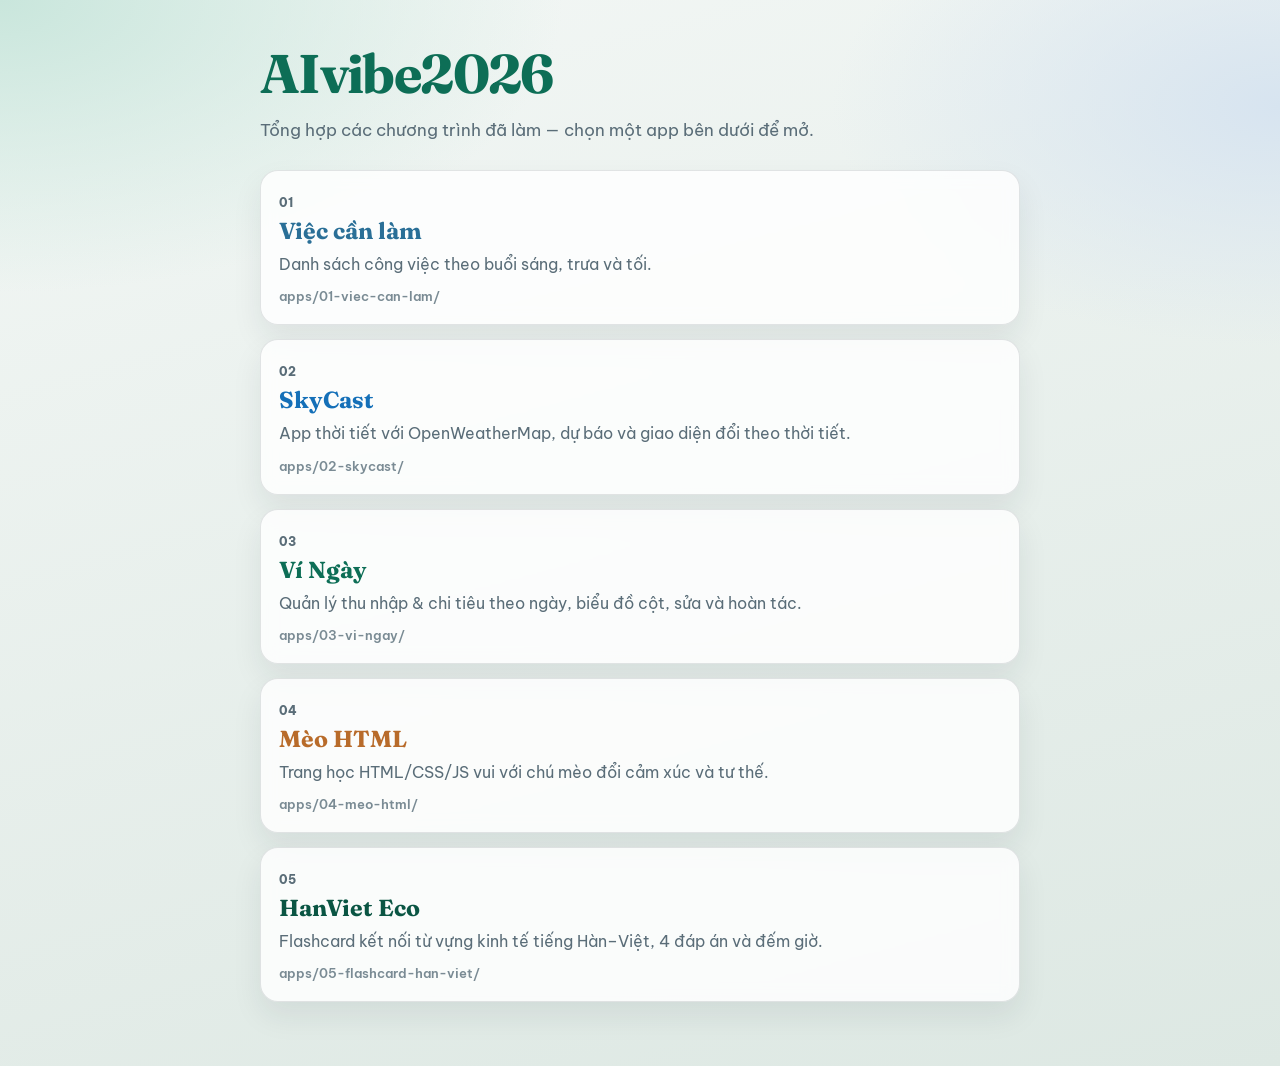
==== commit 410f84c3: "Add HanViet Eco Korean-Vietnamese economics flashcard game. EOF  Co-authored-by: Cursor <cursoragent" ====
--- a/index.html
+++ b/index.html
@@ -72,6 +72,7 @@
     a.card:nth-child(2) { animation-delay: 0.1s; }
     a.card:nth-child(3) { animation-delay: 0.15s; }
     a.card:nth-child(4) { animation-delay: 0.2s; }
+    a.card:nth-child(5) { animation-delay: 0.25s; }
 
     a.card:hover {
       transform: translateY(-3px);
@@ -104,6 +105,7 @@
     .card.c2 h2 { color: #1570b8; }
     .card.c3 h2 { color: #0d6e56; }
     .card.c4 h2 { color: #b86b2a; }
+    .card.c5 h2 { color: #0a5543; }
 
     .path {
       margin-top: 12px;
@@ -151,6 +153,13 @@
         <p>Trang học HTML/CSS/JS vui với chú mèo đổi cảm xúc và tư thế.</p>
         <div class="path">apps/04-meo-html/</div>
       </a>
+
+      <a class="card c5" href="apps/05-flashcard-han-viet/index.html">
+        <span class="num">05</span>
+        <h2>HanViet Eco</h2>
+        <p>Flashcard kết nối từ vựng kinh tế tiếng Hàn–Việt, 4 đáp án và đếm giờ.</p>
+        <div class="path">apps/05-flashcard-han-viet/</div>
+      </a>
     </div>
   </main>
 </body>
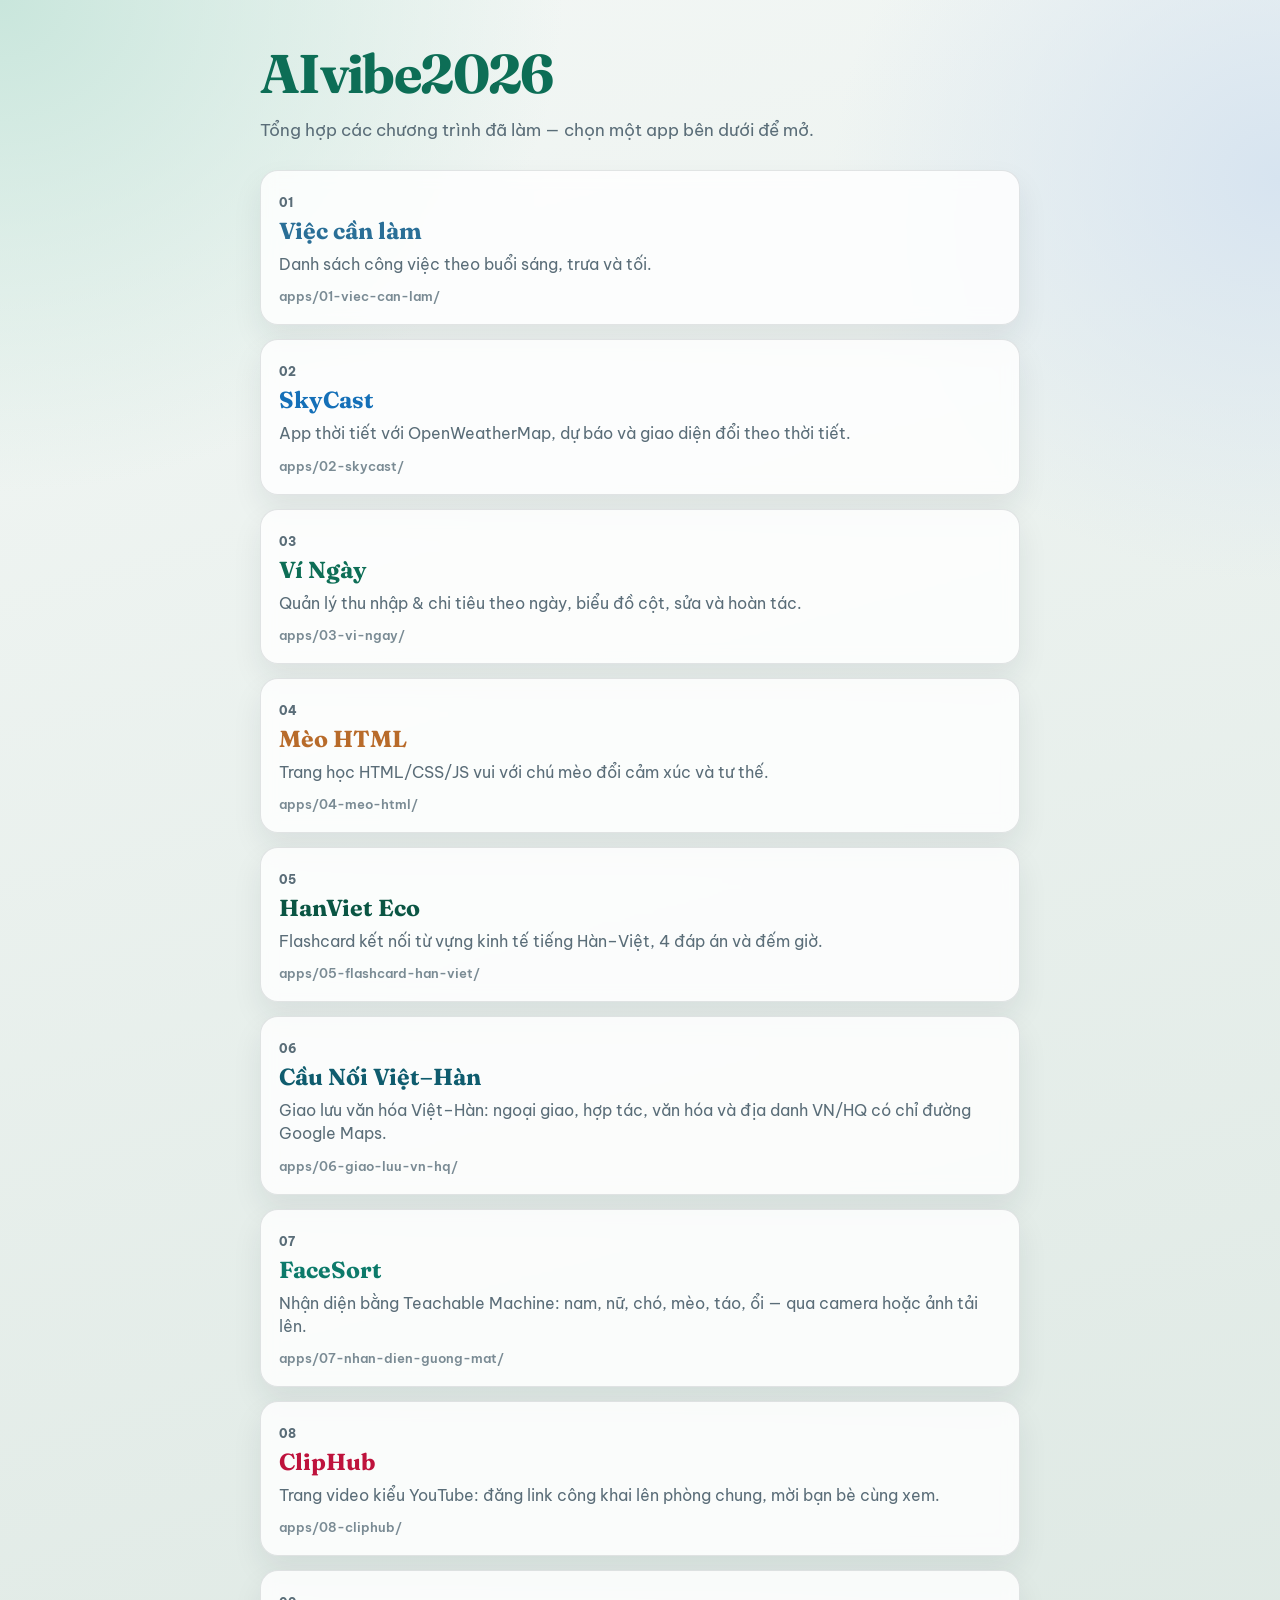
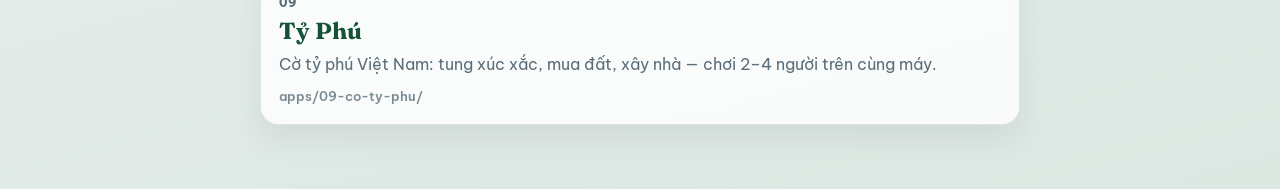
==== commit 4b8c4948: "Add Tỷ Phú Monopoly game and portfolio apps 06–09. Publish the fun Vietnamese Monopoly board game wi" ====
--- a/index.html
+++ b/index.html
@@ -73,6 +73,10 @@
     a.card:nth-child(3) { animation-delay: 0.15s; }
     a.card:nth-child(4) { animation-delay: 0.2s; }
     a.card:nth-child(5) { animation-delay: 0.25s; }
+    a.card:nth-child(6) { animation-delay: 0.3s; }
+    a.card:nth-child(7) { animation-delay: 0.35s; }
+    a.card:nth-child(8) { animation-delay: 0.4s; }
+    a.card:nth-child(9) { animation-delay: 0.45s; }
 
     a.card:hover {
       transform: translateY(-3px);
@@ -106,6 +110,10 @@
     .card.c3 h2 { color: #0d6e56; }
     .card.c4 h2 { color: #b86b2a; }
     .card.c5 h2 { color: #0a5543; }
+    .card.c6 h2 { color: #0f5c6e; }
+    .card.c7 h2 { color: #0d7a6a; }
+    .card.c8 h2 { color: #be123c; }
+    .card.c9 h2 { color: #145338; }
 
     .path {
       margin-top: 12px;
@@ -160,6 +168,34 @@
         <p>Flashcard kết nối từ vựng kinh tế tiếng Hàn–Việt, 4 đáp án và đếm giờ.</p>
         <div class="path">apps/05-flashcard-han-viet/</div>
       </a>
+
+      <a class="card c6" href="apps/06-giao-luu-vn-hq/index.html">
+        <span class="num">06</span>
+        <h2>Cầu Nối Việt–Hàn</h2>
+        <p>Giao lưu văn hóa Việt–Hàn: ngoại giao, hợp tác, văn hóa và địa danh VN/HQ có chỉ đường Google Maps.</p>
+        <div class="path">apps/06-giao-luu-vn-hq/</div>
+      </a>
+
+      <a class="card c7" href="apps/07-nhan-dien-guong-mat/index.html">
+        <span class="num">07</span>
+        <h2>FaceSort</h2>
+        <p>Nhận diện bằng Teachable Machine: nam, nữ, chó, mèo, táo, ổi — qua camera hoặc ảnh tải lên.</p>
+        <div class="path">apps/07-nhan-dien-guong-mat/</div>
+      </a>
+
+      <a class="card c8" href="apps/08-cliphub/index.html">
+        <span class="num">08</span>
+        <h2>ClipHub</h2>
+        <p>Trang video kiểu YouTube: đăng link công khai lên phòng chung, mời bạn bè cùng xem.</p>
+        <div class="path">apps/08-cliphub/</div>
+      </a>
+
+      <a class="card c9" href="apps/09-co-ty-phu/index.html">
+        <span class="num">09</span>
+        <h2>Tỷ Phú</h2>
+        <p>Cờ tỷ phú Việt Nam: tung xúc xắc, mua đất, xây nhà — chơi 2–4 người trên cùng máy.</p>
+        <div class="path">apps/09-co-ty-phu/</div>
+      </a>
     </div>
   </main>
 </body>
